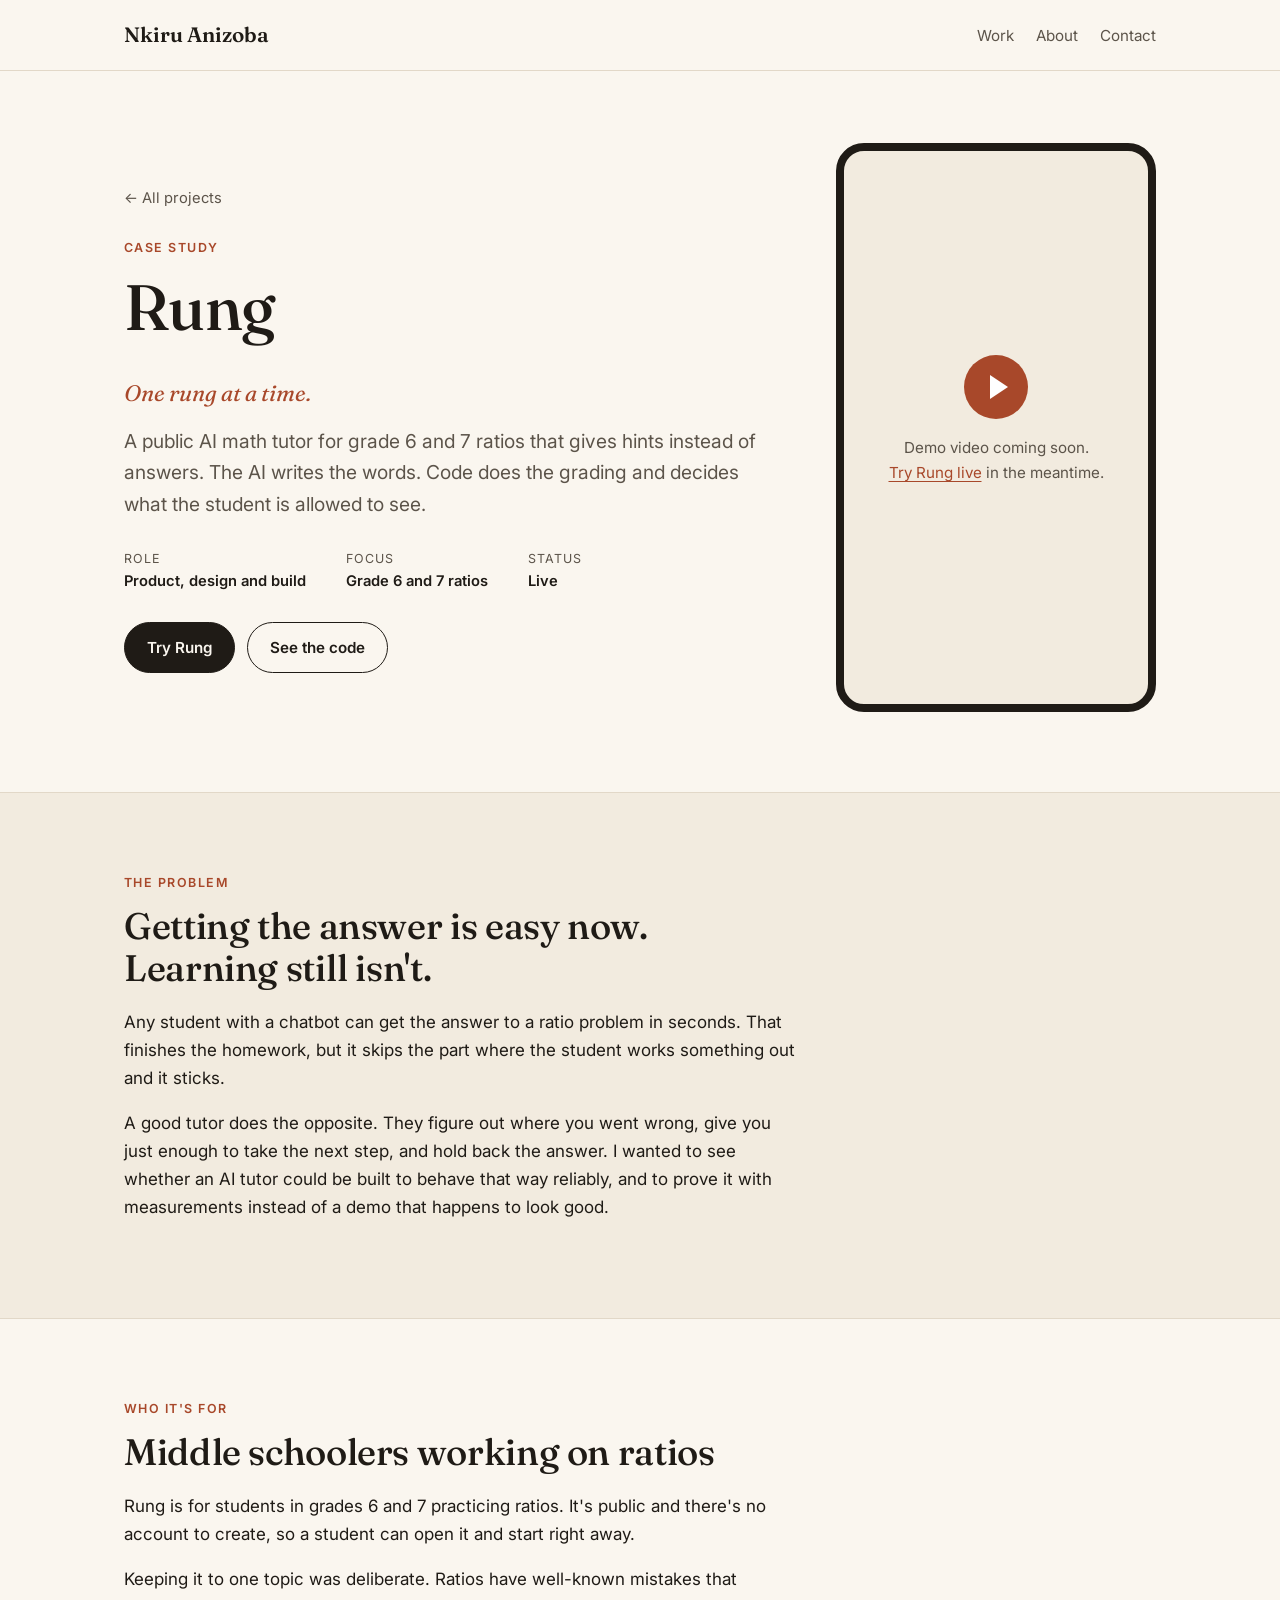
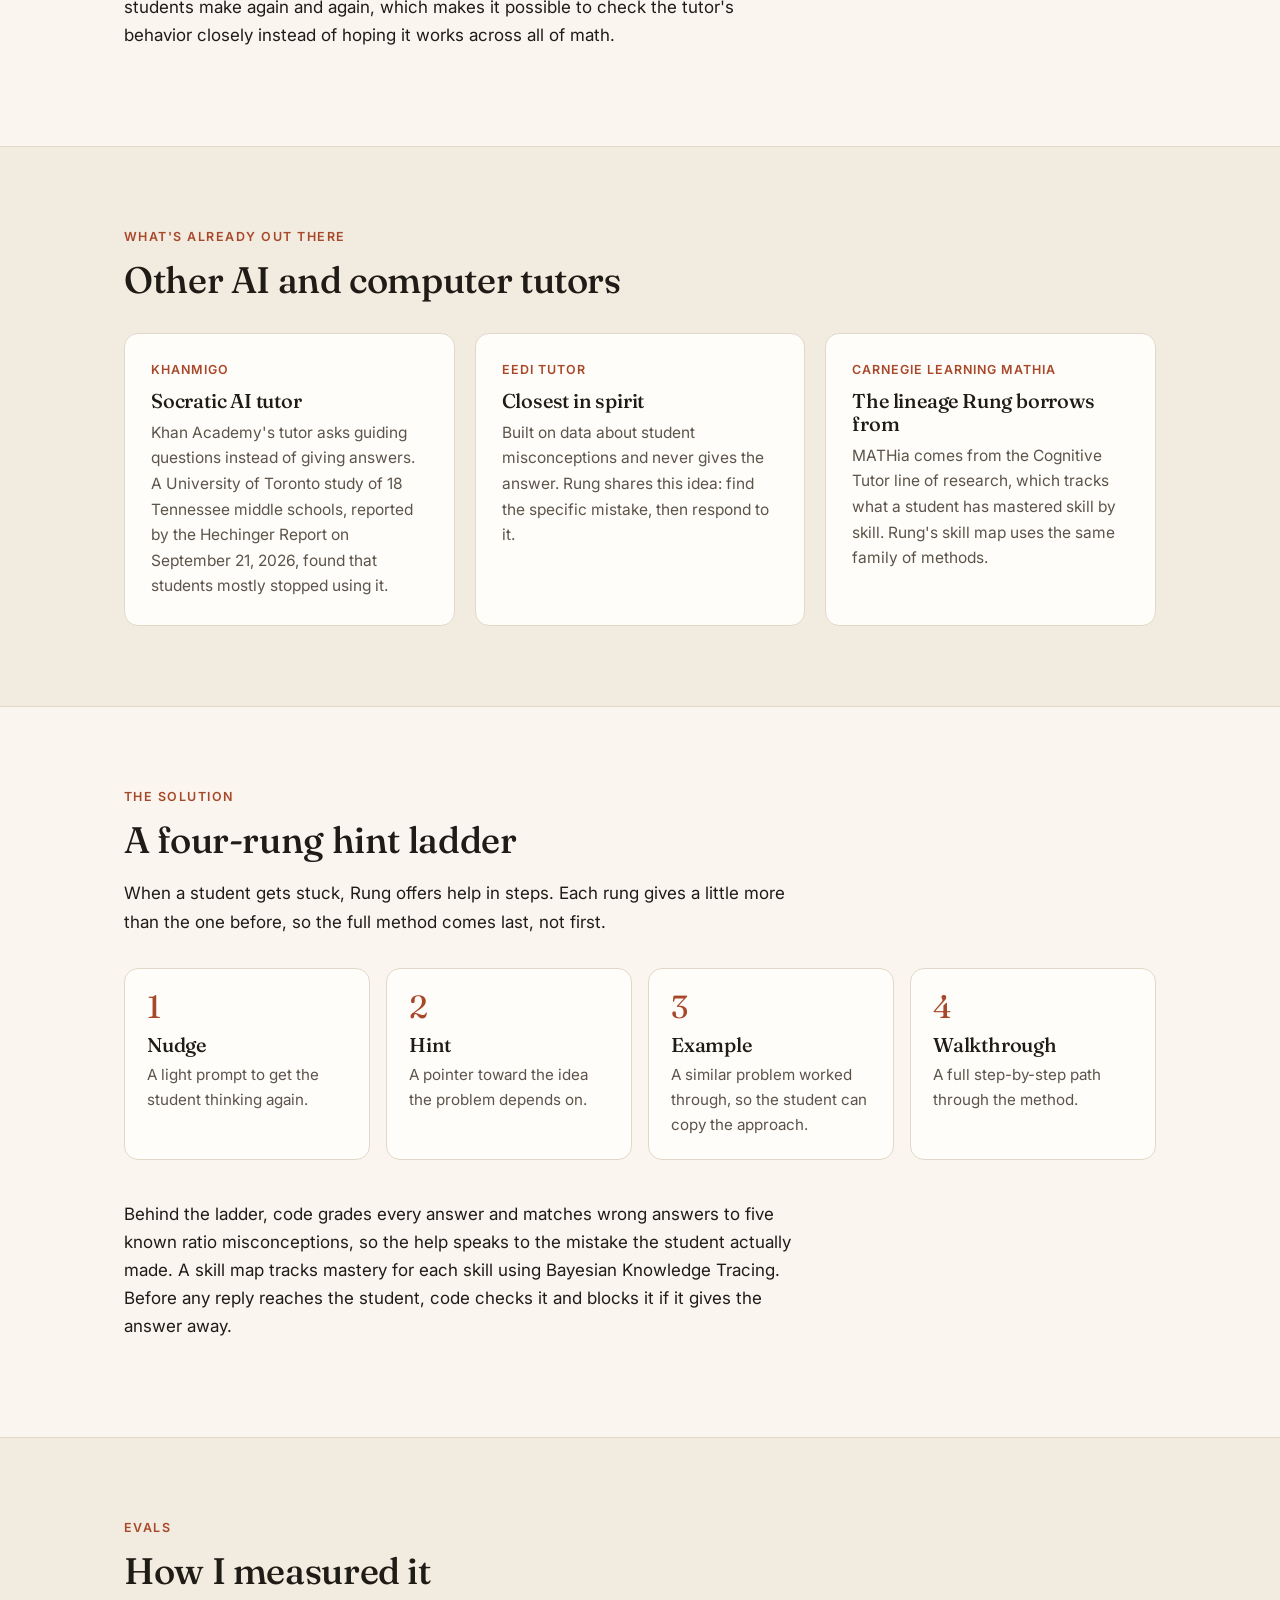
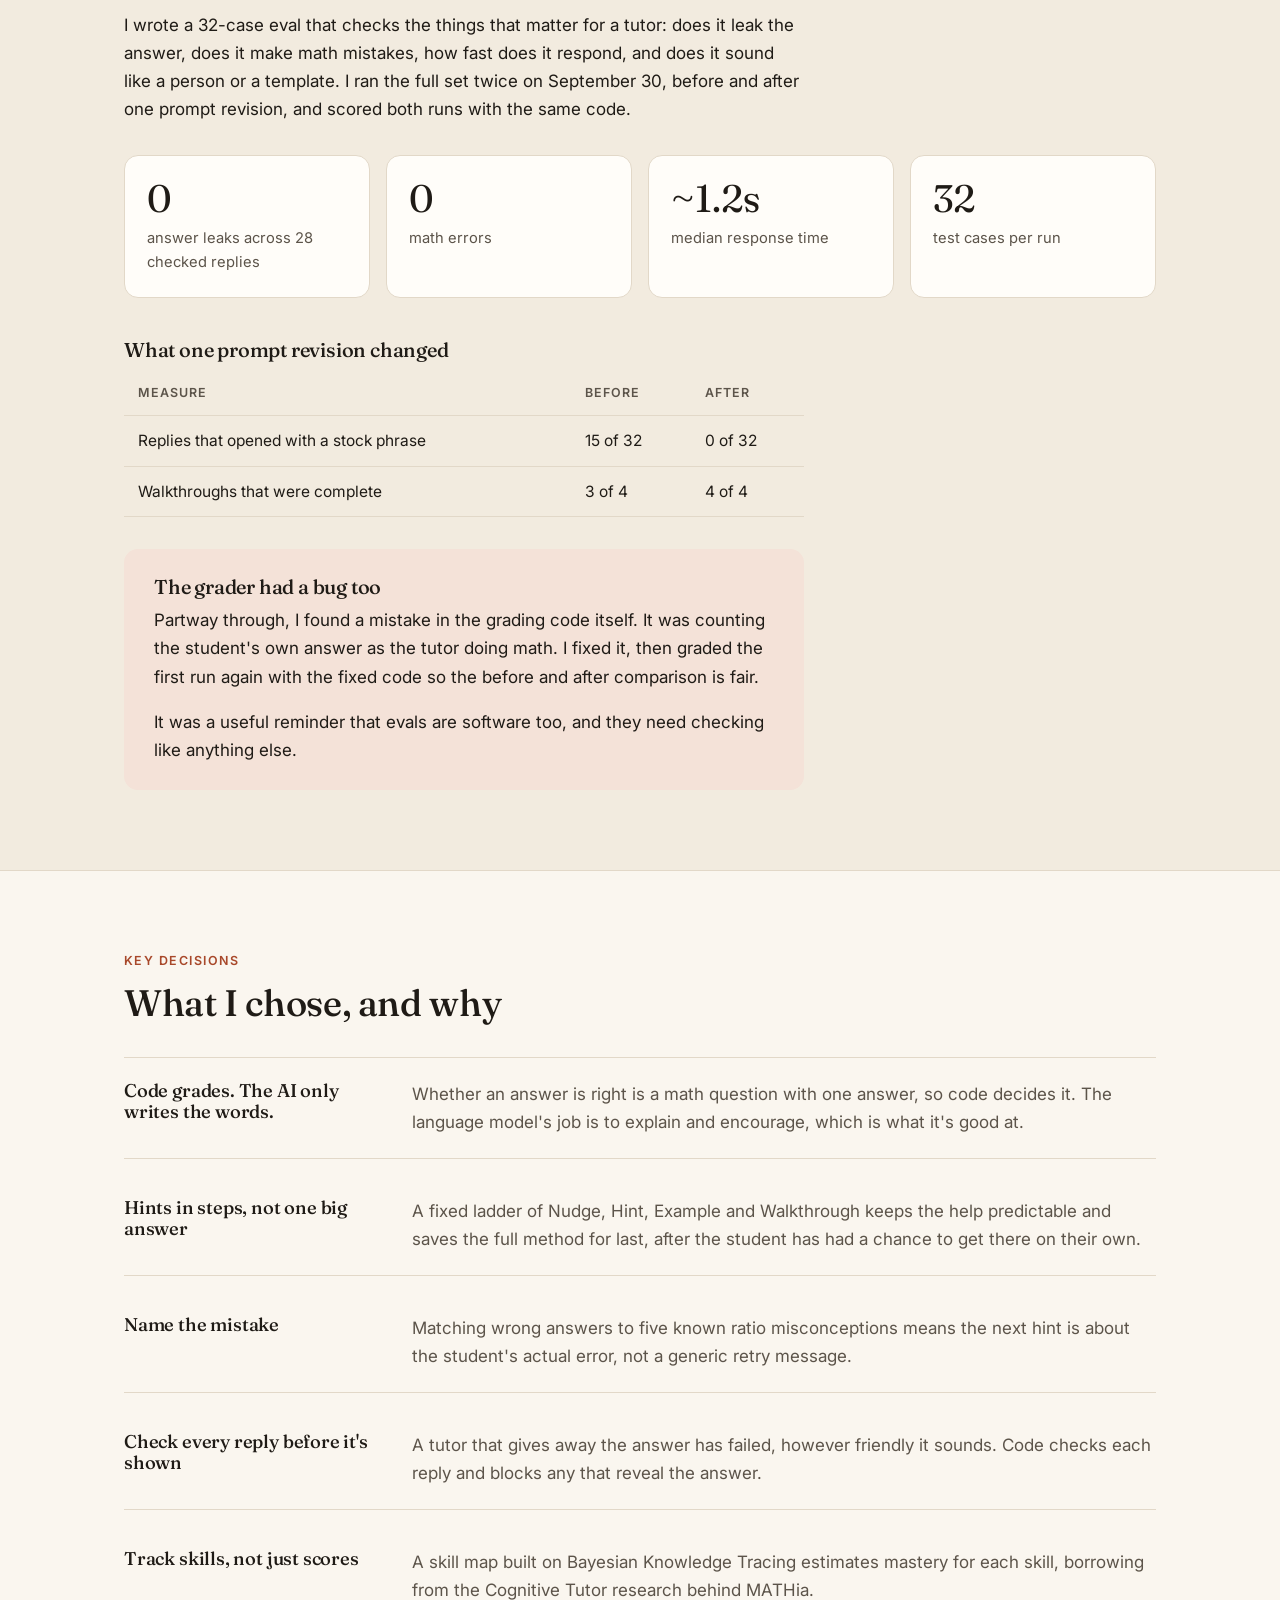
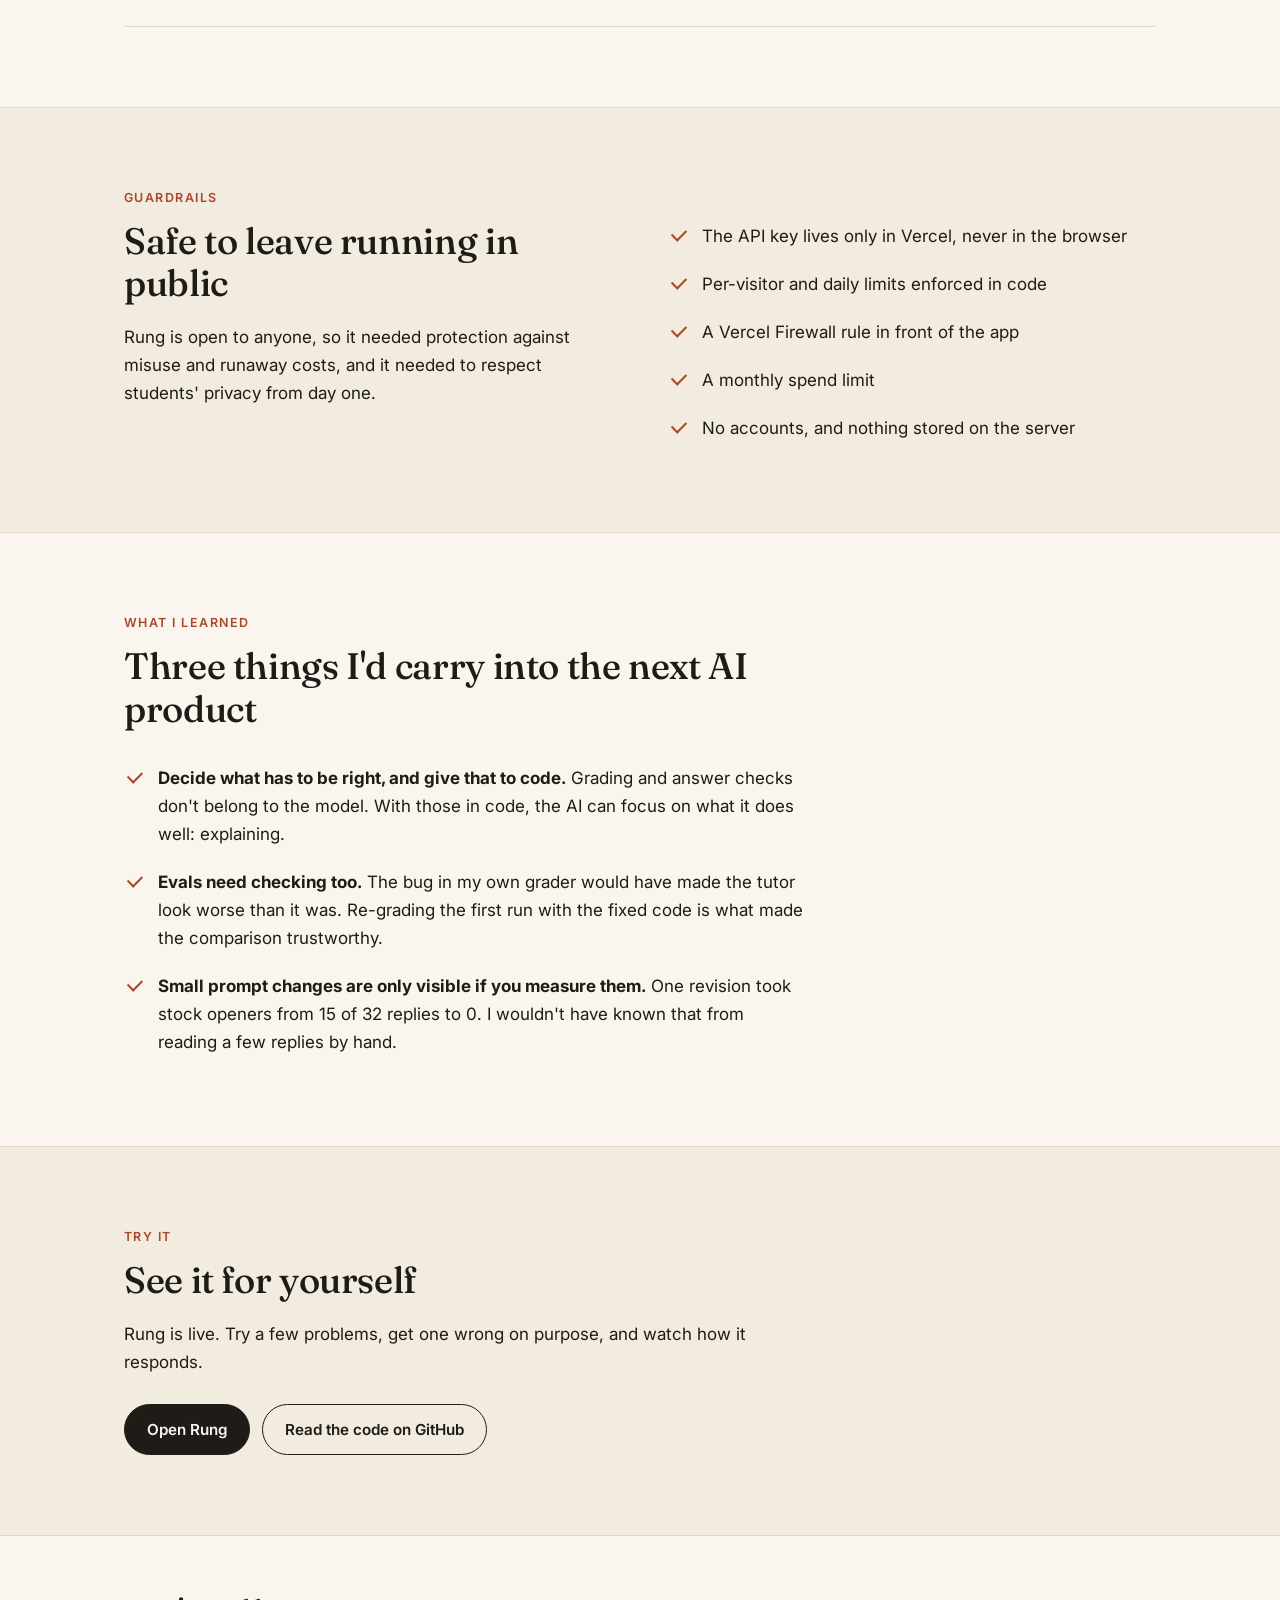
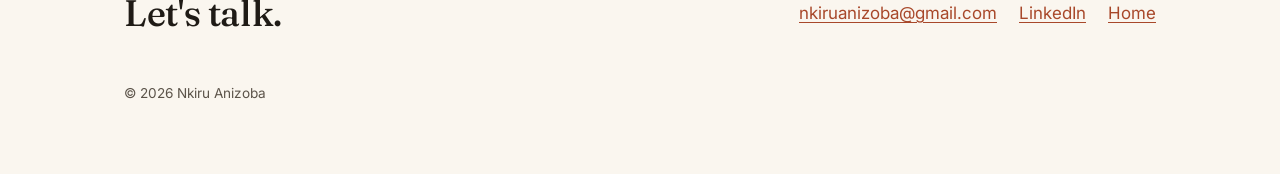
==== rung/index.html @ e5a2a8af "nkiruanizoba-site v1" ====
<!doctype html>
<html lang="en">
<head>
  <meta charset="utf-8">
  <meta name="viewport" content="width=device-width, initial-scale=1">
  <title>Rung: an AI math tutor that gives hints, not answers | Nkiru Anizoba</title>
  <meta name="description" content="Case study: Rung is a public AI math tutor for grade 6 and 7 ratios. Code grades every answer, the AI only writes the words, and a 32-case eval checks it.">
  <meta property="og:title" content="Rung: an AI math tutor that gives hints, not answers">
  <meta property="og:description" content="Case study by Nkiru Anizoba. A four-rung hint ladder, code-checked grading, and a 32-case eval with 0 answer leaks.">
  <meta property="og:url" content="https://nkiruanizoba.com/rung/">
  <meta property="og:type" content="article">
  <link rel="icon" href="../favicon.svg" type="image/svg+xml">
  <link rel="preconnect" href="https://fonts.googleapis.com">
  <link rel="preconnect" href="https://fonts.gstatic.com" crossorigin>
  <link href="https://fonts.googleapis.com/css2?family=Fraunces:ital,opsz,wght@0,9..144,400..700;1,9..144,400..700&family=Inter:wght@400;500;600&display=swap" rel="stylesheet">
  <link rel="stylesheet" href="../styles.css">
</head>
<body>

<header class="site-header">
  <div class="wrap">
    <a class="logo" href="/">Nkiru Anizoba</a>
    <nav class="nav">
      <a href="/#work">Work</a>
      <a href="/#about">About</a>
      <a href="/#contact">Contact</a>
    </nav>
  </div>
</header>

<main>

  <section class="case-hero">
    <div class="wrap case-hero-grid">
      <div>
        <a class="back" href="/#work">&larr; All projects</a>
        <p class="eyebrow">Case study</p>
        <h1>Rung</h1>
        <p class="tagline">One rung at a time.</p>
        <p class="lede text">A public AI math tutor for grade 6 and 7 ratios that gives hints instead of answers. The AI writes the words. Code does the grading and decides what the student is allowed to see.</p>
        <dl class="meta">
          <div><dt>Role</dt><dd>Product, design and build</dd></div>
          <div><dt>Focus</dt><dd>Grade 6 and 7 ratios</dd></div>
          <div><dt>Status</dt><dd>Live</dd></div>
        </dl>
        <div class="buttons">
          <a class="btn btn-primary" href="https://rungbyrung.vercel.app" target="_blank" rel="noopener">Try Rung</a>
          <a class="btn" href="https://github.com/nkiruanizoba/rung" target="_blank" rel="noopener">See the code</a>
        </div>
      </div>
      <div class="phone">
        <!-- To show the demo: add assets/rung-demo.mp4 (vertical video). No code change needed. -->
        <video controls playsinline preload="metadata" aria-label="Rung demo video">
          <source src="../assets/rung-demo.mp4" type="video/mp4"
                  onerror="this.parentElement.style.display='none';this.parentElement.nextElementSibling.style.display='flex';">
        </video>
        <div class="video-placeholder" style="display:none">
          <div class="play" aria-hidden="true"></div>
          <p>Demo video coming soon.<br><a href="https://rungbyrung.vercel.app" target="_blank" rel="noopener">Try Rung live</a> in the meantime.</p>
        </div>
      </div>
    </div>
  </section>

  <section class="section-soft">
    <div class="wrap"><div class="text">
      <p class="eyebrow">The problem</p>
      <h2>Getting the answer is easy now. Learning still isn't.</h2>
      <p>Any student with a chatbot can get the answer to a ratio problem in seconds. That finishes the homework, but it skips the part where the student works something out and it sticks.</p>
      <p>A good tutor does the opposite. They figure out where you went wrong, give you just enough to take the next step, and hold back the answer. I wanted to see whether an AI tutor could be built to behave that way reliably, and to prove it with measurements instead of a demo that happens to look good.</p>
    </div></div>
  </section>

  <section>
    <div class="wrap">
      <div class="text">
        <p class="eyebrow">Who it's for</p>
        <h2>Middle schoolers working on ratios</h2>
        <p>Rung is for students in grades 6 and 7 practicing ratios. It's public and there's no account to create, so a student can open it and start right away.</p>
        <p>Keeping it to one topic was deliberate. Ratios have well-known mistakes that students make again and again, which makes it possible to check the tutor's behavior closely instead of hoping it works across all of math.</p>
      </div>
    </div>
  </section>

  <section class="section-soft">
    <div class="wrap">
      <p class="eyebrow">What's already out there</p>
      <h2>Other AI and computer tutors</h2>
      <div class="cards">
        <div class="card">
          <p class="label">Khanmigo</p>
          <h3>Socratic AI tutor</h3>
          <p>Khan Academy's tutor asks guiding questions instead of giving answers. A University of Toronto study of 18 Tennessee middle schools, reported by the Hechinger Report on September 21, 2026, found that students mostly stopped using it.</p>
        </div>
        <div class="card">
          <p class="label">Eedi Tutor</p>
          <h3>Closest in spirit</h3>
          <p>Built on data about student misconceptions and never gives the answer. Rung shares this idea: find the specific mistake, then respond to it.</p>
        </div>
        <div class="card">
          <p class="label">Carnegie Learning MATHia</p>
          <h3>The lineage Rung borrows from</h3>
          <p>MATHia comes from the Cognitive Tutor line of research, which tracks what a student has mastered skill by skill. Rung's skill map uses the same family of methods.</p>
        </div>
      </div>
    </div>
  </section>

  <section>
    <div class="wrap">
      <div class="text">
        <p class="eyebrow">The solution</p>
        <h2>A four-rung hint ladder</h2>
        <p>When a student gets stuck, Rung offers help in steps. Each rung gives a little more than the one before, so the full method comes last, not first.</p>
      </div>
      <div class="steps">
        <div class="step"><div class="num">1</div><h3>Nudge</h3><p>A light prompt to get the student thinking again.</p></div>
        <div class="step"><div class="num">2</div><h3>Hint</h3><p>A pointer toward the idea the problem depends on.</p></div>
        <div class="step"><div class="num">3</div><h3>Example</h3><p>A similar problem worked through, so the student can copy the approach.</p></div>
        <div class="step"><div class="num">4</div><h3>Walkthrough</h3><p>A full step-by-step path through the method.</p></div>
      </div>
      <div class="text" style="margin-top:40px">
        <p>Behind the ladder, code grades every answer and matches wrong answers to five known ratio misconceptions, so the help speaks to the mistake the student actually made. A skill map tracks mastery for each skill using Bayesian Knowledge Tracing. Before any reply reaches the student, code checks it and blocks it if it gives the answer away.</p>
      </div>
    </div>
  </section>

  <section class="section-soft">
    <div class="wrap">
      <div class="text">
        <p class="eyebrow">Evals</p>
        <h2>How I measured it</h2>
        <p>I wrote a 32-case eval that checks the things that matter for a tutor: does it leak the answer, does it make math mistakes, how fast does it respond, and does it sound like a person or a template. I ran the full set twice on September 30, before and after one prompt revision, and scored both runs with the same code.</p>
      </div>
      <div class="stats">
        <div class="stat"><div class="value">0</div><div class="desc">answer leaks across 28 checked replies</div></div>
        <div class="stat"><div class="value">0</div><div class="desc">math errors</div></div>
        <div class="stat"><div class="value">~1.2s</div><div class="desc">median response time</div></div>
        <div class="stat"><div class="value">32</div><div class="desc">test cases per run</div></div>
      </div>
      <div class="text">
        <h3>What one prompt revision changed</h3>
        <table class="before-after">
          <thead><tr><th>Measure</th><th>Before</th><th>After</th></tr></thead>
          <tbody>
            <tr><td>Replies that opened with a stock phrase</td><td>15 of 32</td><td>0 of 32</td></tr>
            <tr><td>Walkthroughs that were complete</td><td>3 of 4</td><td>4 of 4</td></tr>
          </tbody>
        </table>
        <div class="callout">
          <h3>The grader had a bug too</h3>
          <p>Partway through, I found a mistake in the grading code itself. It was counting the student's own answer as the tutor doing math. I fixed it, then graded the first run again with the fixed code so the before and after comparison is fair.</p>
          <p>It was a useful reminder that evals are software too, and they need checking like anything else.</p>
        </div>
      </div>
    </div>
  </section>

  <section>
    <div class="wrap">
      <div class="text">
        <p class="eyebrow">Key decisions</p>
        <h2>What I chose, and why</h2>
      </div>
      <ul class="decisions">
        <li>
          <h3>Code grades. The AI only writes the words.</h3>
          <p>Whether an answer is right is a math question with one answer, so code decides it. The language model's job is to explain and encourage, which is what it's good at.</p>
        </li>
        <li>
          <h3>Hints in steps, not one big answer</h3>
          <p>A fixed ladder of Nudge, Hint, Example and Walkthrough keeps the help predictable and saves the full method for last, after the student has had a chance to get there on their own.</p>
        </li>
        <li>
          <h3>Name the mistake</h3>
          <p>Matching wrong answers to five known ratio misconceptions means the next hint is about the student's actual error, not a generic retry message.</p>
        </li>
        <li>
          <h3>Check every reply before it's shown</h3>
          <p>A tutor that gives away the answer has failed, however friendly it sounds. Code checks each reply and blocks any that reveal the answer.</p>
        </li>
        <li>
          <h3>Track skills, not just scores</h3>
          <p>A skill map built on Bayesian Knowledge Tracing estimates mastery for each skill, borrowing from the Cognitive Tutor research behind MATHia.</p>
        </li>
      </ul>
    </div>
  </section>

  <section class="section-soft">
    <div class="wrap two-col">
      <div class="text">
        <p class="eyebrow">Guardrails</p>
        <h2>Safe to leave running in public</h2>
        <p>Rung is open to anyone, so it needed protection against misuse and runaway costs, and it needed to respect students' privacy from day one.</p>
      </div>
      <ul class="checklist">
        <li>The API key lives only in Vercel, never in the browser</li>
        <li>Per-visitor and daily limits enforced in code</li>
        <li>A Vercel Firewall rule in front of the app</li>
        <li>A monthly spend limit</li>
        <li>No accounts, and nothing stored on the server</li>
      </ul>
    </div>
  </section>

  <section>
    <div class="wrap"><div class="text">
      <p class="eyebrow">What I learned</p>
      <h2>Three things I'd carry into the next AI product</h2>
      <ul class="checklist">
        <li><strong>Decide what has to be right, and give that to code.</strong> Grading and answer checks don't belong to the model. With those in code, the AI can focus on what it does well: explaining.</li>
        <li><strong>Evals need checking too.</strong> The bug in my own grader would have made the tutor look worse than it was. Re-grading the first run with the fixed code is what made the comparison trustworthy.</li>
        <li><strong>Small prompt changes are only visible if you measure them.</strong> One revision took stock openers from 15 of 32 replies to 0. I wouldn't have known that from reading a few replies by hand.</li>
      </ul>
    </div></div>
  </section>

  <section class="section-soft">
    <div class="wrap"><div class="text">
      <p class="eyebrow">Try it</p>
      <h2>See it for yourself</h2>
      <p>Rung is live. Try a few problems, get one wrong on purpose, and watch how it responds.</p>
      <div class="buttons">
        <a class="btn btn-primary" href="https://rungbyrung.vercel.app" target="_blank" rel="noopener">Open Rung</a>
        <a class="btn" href="https://github.com/nkiruanizoba/rung" target="_blank" rel="noopener">Read the code on GitHub</a>
      </div>
    </div></div>
  </section>

</main>

<footer id="contact" class="site-footer">
  <div class="wrap">
    <h2>Let's talk.</h2>
    <div class="footer-links">
      <a href="mailto:nkiruanizoba@gmail.com">nkiruanizoba@gmail.com</a>
      <a href="https://www.linkedin.com/in/nkiruanizoba" target="_blank" rel="noopener">LinkedIn</a>
      <a href="/">Home</a>
    </div>
    <p class="fine">&copy; 2026 Nkiru Anizoba</p>
  </div>
</footer>

</body>
</html>
---- styles.css ----
/* nkiruanizoba.com
   Plain CSS, no build step. Colors live in :root so they are easy to change. */

:root {
  --bg: #faf6ef;
  --bg-soft: #f2ebdf;
  --card: #fffdf9;
  --ink: #1f1b16;
  --ink-soft: #5c544a;
  --line: #e2d8c8;
  --accent: #a8482a;
  --accent-soft: #f4e2d8;
  --serif: "Fraunces", Georgia, "Times New Roman", serif;
  --sans: "Inter", -apple-system, BlinkMacSystemFont, "Segoe UI", sans-serif;
  --wrap: 1080px;
  --text: 680px;
}

@media (prefers-color-scheme: dark) {
  :root {
    --bg: #1a1714;
    --bg-soft: #221e1a;
    --card: #26211c;
    --ink: #f3ece2;
    --ink-soft: #b8ad9f;
    --line: #3a332c;
    --accent: #e08a68;
    --accent-soft: #3a2a22;
  }
}

* { box-sizing: border-box; }

html { scroll-behavior: smooth; }

body {
  margin: 0;
  background: var(--bg);
  color: var(--ink);
  font-family: var(--sans);
  font-size: 17px;
  line-height: 1.65;
  -webkit-font-smoothing: antialiased;
}

img, video { max-width: 100%; display: block; }

a { color: var(--accent); text-underline-offset: 3px; }
a:hover { text-decoration-thickness: 2px; }

h1, h2, h3 {
  font-family: var(--serif);
  font-weight: 500;
  line-height: 1.15;
  letter-spacing: -0.01em;
  margin: 0 0 0.5em;
}

h1 { font-size: clamp(2.4rem, 6vw, 4rem); }
h2 { font-size: clamp(1.7rem, 3.5vw, 2.3rem); }
h3 { font-size: 1.25rem; }

p { margin: 0 0 1em; }

.wrap {
  max-width: var(--wrap);
  margin: 0 auto;
  padding: 0 24px;
}

.text { max-width: var(--text); }

.eyebrow {
  font-family: var(--sans);
  font-size: 0.78rem;
  font-weight: 600;
  letter-spacing: 0.12em;
  text-transform: uppercase;
  color: var(--accent);
  margin-bottom: 0.9em;
}

.lede {
  font-size: 1.2rem;
  color: var(--ink-soft);
}

/* Header */

.site-header {
  border-bottom: 1px solid var(--line);
}

.site-header .wrap {
  display: flex;
  align-items: center;
  justify-content: space-between;
  gap: 16px;
  padding-top: 18px;
  padding-bottom: 18px;
}

.logo {
  font-family: var(--serif);
  font-size: 1.3rem;
  font-weight: 600;
  color: var(--ink);
  text-decoration: none;
}

.nav {
  display: flex;
  gap: 22px;
  font-size: 0.95rem;
}

.nav a {
  color: var(--ink-soft);
  text-decoration: none;
}

.nav a:hover { color: var(--ink); }

/* Sections */

section { padding: 80px 0; }
section + section { border-top: 1px solid var(--line); }

.section-soft { background: var(--bg-soft); }

/* Home hero */

.hero { padding: 96px 0 88px; }

.hero-grid {
  display: grid;
  grid-template-columns: 1fr 300px;
  gap: 64px;
  align-items: center;
}

.portrait {
  width: 300px;
  aspect-ratio: 4 / 5;
  border-radius: 14px;
  object-fit: cover;
  background: var(--accent-soft);
}

.portrait-placeholder {
  display: flex;
  align-items: center;
  justify-content: center;
  font-family: var(--serif);
  font-size: 5rem;
  color: var(--accent);
}

.buttons {
  display: flex;
  flex-wrap: wrap;
  gap: 12px;
  margin-top: 28px;
}

.btn {
  display: inline-block;
  padding: 12px 22px;
  border-radius: 999px;
  font-size: 0.95rem;
  font-weight: 600;
  text-decoration: none;
  border: 1.5px solid var(--ink);
  color: var(--ink);
}

.btn:hover { background: var(--ink); color: var(--bg); }

.btn-primary {
  background: var(--ink);
  color: var(--bg);
}

.btn-primary:hover { background: var(--accent); border-color: var(--accent); }

/* Project cards */

.project-card {
  display: grid;
  grid-template-columns: 1.1fr 1fr;
  gap: 40px;
  align-items: center;
  background: var(--card);
  border: 1px solid var(--line);
  border-radius: 18px;
  padding: 40px;
  text-decoration: none;
  color: var(--ink);
  transition: transform 0.15s ease, box-shadow 0.15s ease;
}

.project-card:hover {
  transform: translateY(-2px);
  box-shadow: 0 10px 30px rgba(60, 40, 20, 0.08);
}

.project-card h3 { font-size: 2rem; margin-bottom: 0.3em; }

.project-card .tagline {
  font-family: var(--serif);
  font-style: italic;
  color: var(--accent);
  margin-bottom: 0.8em;
}

.project-card p { color: var(--ink-soft); }

.tags {
  display: flex;
  flex-wrap: wrap;
  gap: 8px;
  margin: 18px 0 0;
  padding: 0;
  list-style: none;
}

.tags li {
  font-size: 0.8rem;
  padding: 4px 12px;
  border-radius: 999px;
  background: var(--accent-soft);
  color: var(--ink);
}

.more-link {
  display: inline-block;
  margin-top: 18px;
  font-weight: 600;
  color: var(--accent);
}

/* Little ladder graphic on the Rung card */

.ladder {
  display: grid;
  gap: 10px;
}

.ladder div {
  display: flex;
  align-items: center;
  gap: 14px;
  padding: 12px 16px;
  border-radius: 10px;
  background: var(--bg-soft);
  border: 1px solid var(--line);
  font-size: 0.95rem;
}

.ladder span {
  font-family: var(--serif);
  font-weight: 600;
  color: var(--accent);
  width: 1.2em;
}

.coming-soon {
  margin-top: 24px;
  padding: 28px 32px;
  border: 1.5px dashed var(--line);
  border-radius: 18px;
  color: var(--ink-soft);
}

/* About */

.two-col {
  display: grid;
  grid-template-columns: 1fr 1fr;
  gap: 56px;
}

.facts {
  list-style: none;
  padding: 0;
  margin: 0;
}

.facts li {
  padding: 14px 0;
  border-bottom: 1px solid var(--line);
}

.facts li:first-child { padding-top: 0; }

.facts strong {
  display: block;
  font-weight: 600;
}

.facts small {
  color: var(--ink-soft);
  font-size: 0.92rem;
}

/* Interest cards */

.cards {
  display: grid;
  grid-template-columns: repeat(3, 1fr);
  gap: 20px;
  margin-top: 32px;
}

.card {
  background: var(--card);
  border: 1px solid var(--line);
  border-radius: 14px;
  padding: 26px;
}

.card h3 { margin-bottom: 0.4em; }

.card p {
  color: var(--ink-soft);
  font-size: 0.97rem;
  margin: 0;
}

.card .label {
  font-size: 0.78rem;
  font-weight: 600;
  letter-spacing: 0.08em;
  text-transform: uppercase;
  color: var(--accent);
  margin-bottom: 8px;
}

/* Case study */

.case-hero { padding: 72px 0 80px; }

.case-hero-grid {
  display: grid;
  grid-template-columns: 1fr 320px;
  gap: 64px;
  align-items: center;
}

.back {
  display: inline-block;
  margin-bottom: 28px;
  font-size: 0.92rem;
  color: var(--ink-soft);
  text-decoration: none;
}

.back:hover { color: var(--ink); }

.case-hero .tagline {
  font-family: var(--serif);
  font-style: italic;
  font-size: 1.4rem;
  color: var(--accent);
  margin-bottom: 0.6em;
}

.phone {
  width: 320px;
  aspect-ratio: 9 / 16;
  border-radius: 28px;
  border: 8px solid var(--ink);
  background: var(--bg-soft);
  overflow: hidden;
}

.phone video {
  width: 100%;
  height: 100%;
  object-fit: cover;
}

.video-placeholder {
  height: 100%;
  display: flex;
  flex-direction: column;
  align-items: center;
  justify-content: center;
  text-align: center;
  padding: 24px;
  color: var(--ink-soft);
  font-size: 0.95rem;
}

.video-placeholder .play {
  width: 64px;
  height: 64px;
  border-radius: 50%;
  background: var(--accent);
  margin-bottom: 16px;
  position: relative;
}

.video-placeholder .play::after {
  content: "";
  position: absolute;
  left: 26px;
  top: 20px;
  border-left: 18px solid #fff;
  border-top: 12px solid transparent;
  border-bottom: 12px solid transparent;
}

.meta {
  display: grid;
  grid-template-columns: repeat(3, auto);
  justify-content: start;
  gap: 8px 40px;
  margin-top: 28px;
  font-size: 0.92rem;
}

.meta dt {
  color: var(--ink-soft);
  font-size: 0.78rem;
  letter-spacing: 0.08em;
  text-transform: uppercase;
}

.meta dd { margin: 0; font-weight: 600; }

.steps {
  display: grid;
  grid-template-columns: repeat(4, 1fr);
  gap: 16px;
  margin-top: 32px;
}

.step {
  background: var(--card);
  border: 1px solid var(--line);
  border-radius: 14px;
  padding: 22px;
  position: relative;
}

.step .num {
  font-family: var(--serif);
  font-size: 2rem;
  color: var(--accent);
  line-height: 1;
  margin-bottom: 10px;
}

.step h3 { margin-bottom: 0.3em; }

.step p {
  color: var(--ink-soft);
  font-size: 0.95rem;
  margin: 0;
}

.stats {
  display: grid;
  grid-template-columns: repeat(4, 1fr);
  gap: 16px;
  margin: 32px 0 40px;
}

.stat {
  background: var(--card);
  border: 1px solid var(--line);
  border-radius: 14px;
  padding: 22px;
}

.stat .value {
  font-family: var(--serif);
  font-size: 2.4rem;
  line-height: 1.05;
  margin-bottom: 8px;
}

.stat .desc {
  color: var(--ink-soft);
  font-size: 0.92rem;
}

.before-after {
  width: 100%;
  border-collapse: collapse;
  margin: 8px 0 32px;
  font-size: 0.97rem;
}

.before-after th,
.before-after td {
  text-align: left;
  padding: 12px 14px;
  border-bottom: 1px solid var(--line);
}

.before-after th {
  font-size: 0.78rem;
  letter-spacing: 0.08em;
  text-transform: uppercase;
  color: var(--ink-soft);
  font-weight: 600;
}

.callout {
  background: var(--accent-soft);
  border-radius: 14px;
  padding: 26px 30px;
  margin-top: 8px;
}

.callout h3 { margin-bottom: 0.4em; }
.callout p:last-child { margin-bottom: 0; }

.decisions {
  list-style: none;
  padding: 0;
  margin: 32px 0 0;
  display: grid;
  gap: 16px;
}

.decisions li {
  display: grid;
  grid-template-columns: 260px 1fr;
  gap: 28px;
  padding: 22px 0;
  border-bottom: 1px solid var(--line);
}

.decisions li:first-child { border-top: 1px solid var(--line); }

.decisions h3 { margin: 0; font-size: 1.15rem; }

.decisions p { margin: 0; color: var(--ink-soft); }

.checklist {
  list-style: none;
  padding: 0;
  margin: 24px 0 0;
}

.checklist li {
  padding: 10px 0 10px 34px;
  position: relative;
}

.checklist li::before {
  content: "";
  position: absolute;
  left: 4px;
  top: 17px;
  width: 12px;
  height: 7px;
  border-left: 2px solid var(--accent);
  border-bottom: 2px solid var(--accent);
  transform: rotate(-45deg);
}

/* Footer */

.site-footer {
  border-top: 1px solid var(--line);
  padding: 56px 0;
}

.site-footer .wrap {
  display: flex;
  flex-wrap: wrap;
  justify-content: space-between;
  gap: 20px;
  align-items: center;
}

.site-footer h2 { margin: 0; }

.footer-links {
  display: flex;
  gap: 22px;
  flex-wrap: wrap;
}

.fine {
  margin-top: 28px;
  font-size: 0.85rem;
  color: var(--ink-soft);
  width: 100%;
}

/* Phones and small tablets */

@media (max-width: 860px) {
  body { font-size: 16px; }
  section { padding: 56px 0; }
  .wrap { padding: 0 16px; }
  .hero { padding: 56px 0; }
  .hero-grid,
  .case-hero-grid,
  .project-card,
  .two-col { grid-template-columns: 1fr; gap: 32px; }
  .hero-grid .portrait { order: -1; width: 180px; }
  .project-card { padding: 26px; }
  .cards { grid-template-columns: 1fr; }
  .steps,
  .stats { grid-template-columns: 1fr 1fr; }
  .decisions li { grid-template-columns: 1fr; gap: 8px; }
  .phone { width: 100%; max-width: 300px; margin: 0 auto; }
  .nav { gap: 16px; }
  .meta { grid-template-columns: 1fr 1fr; }
}

@media (max-width: 480px) {
  .steps,
  .stats { grid-template-columns: 1fr; }
  .nav a.hide-sm { display: none; }
}
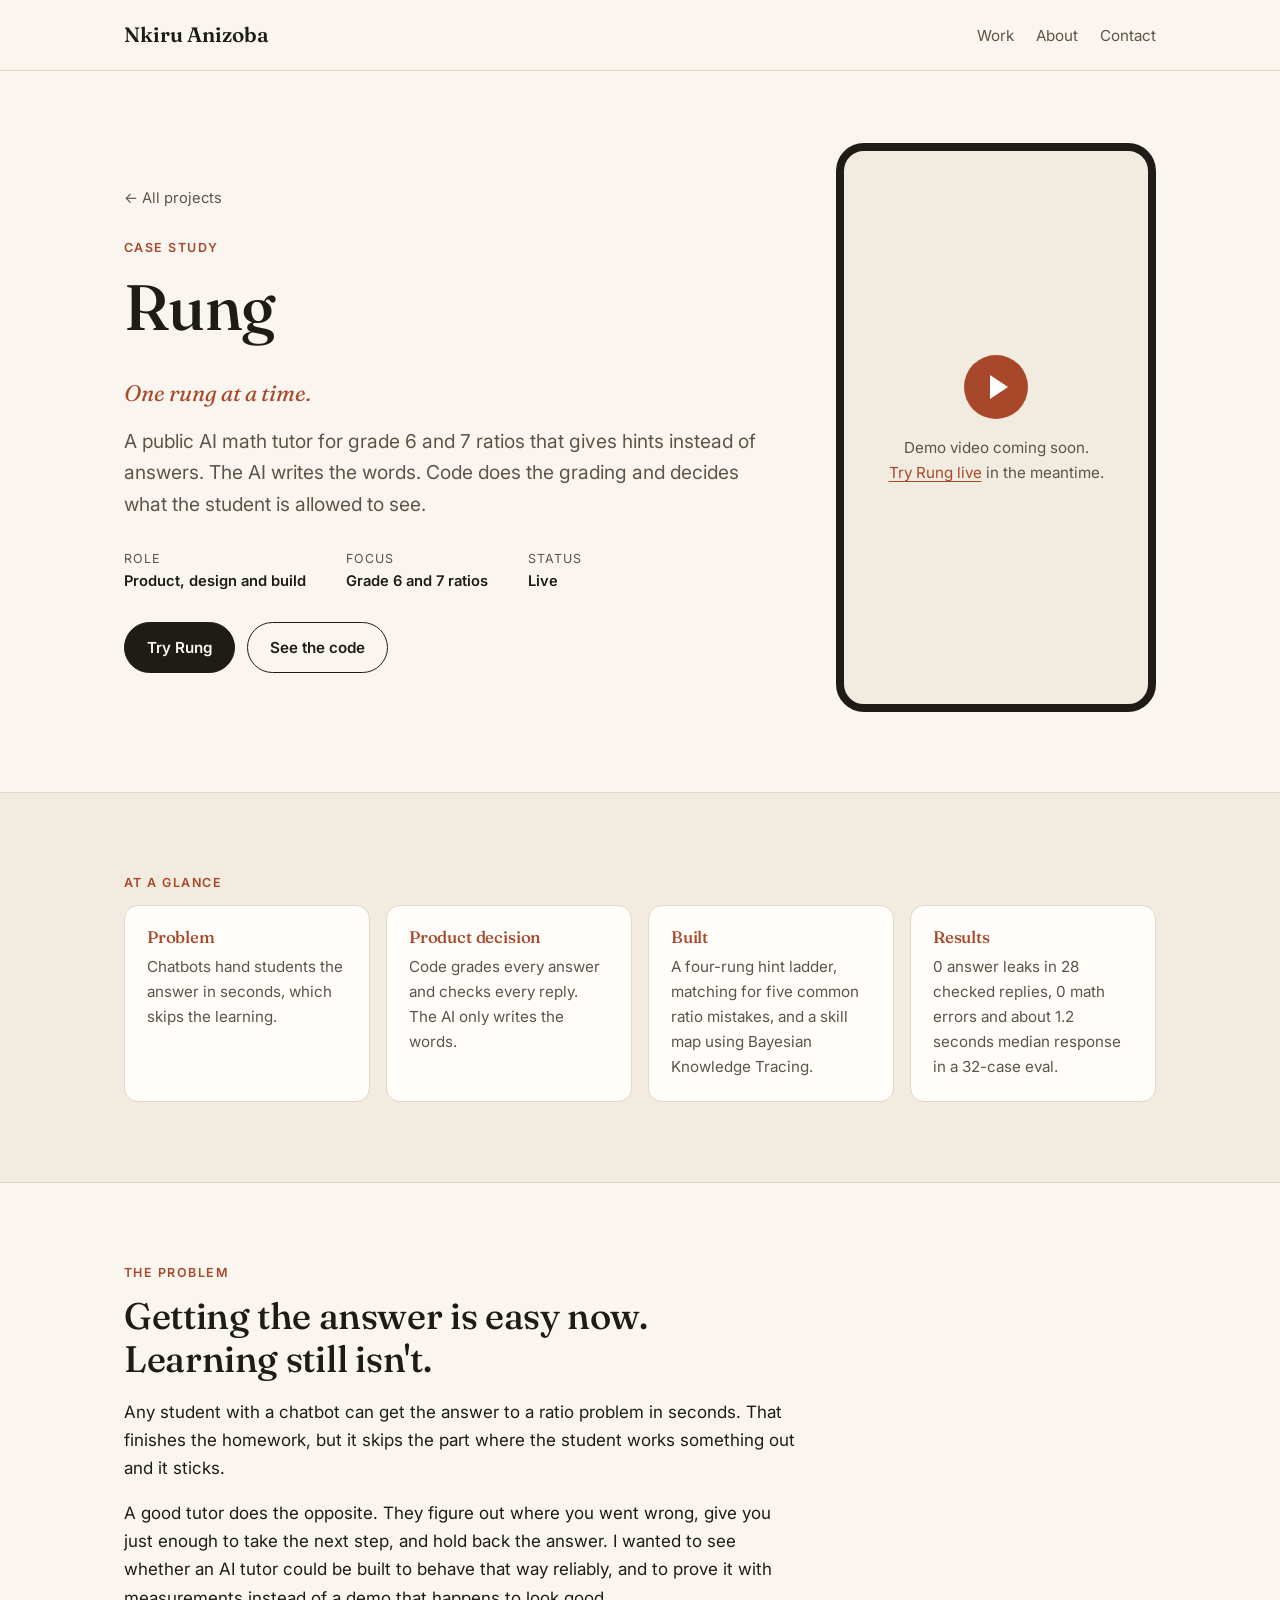
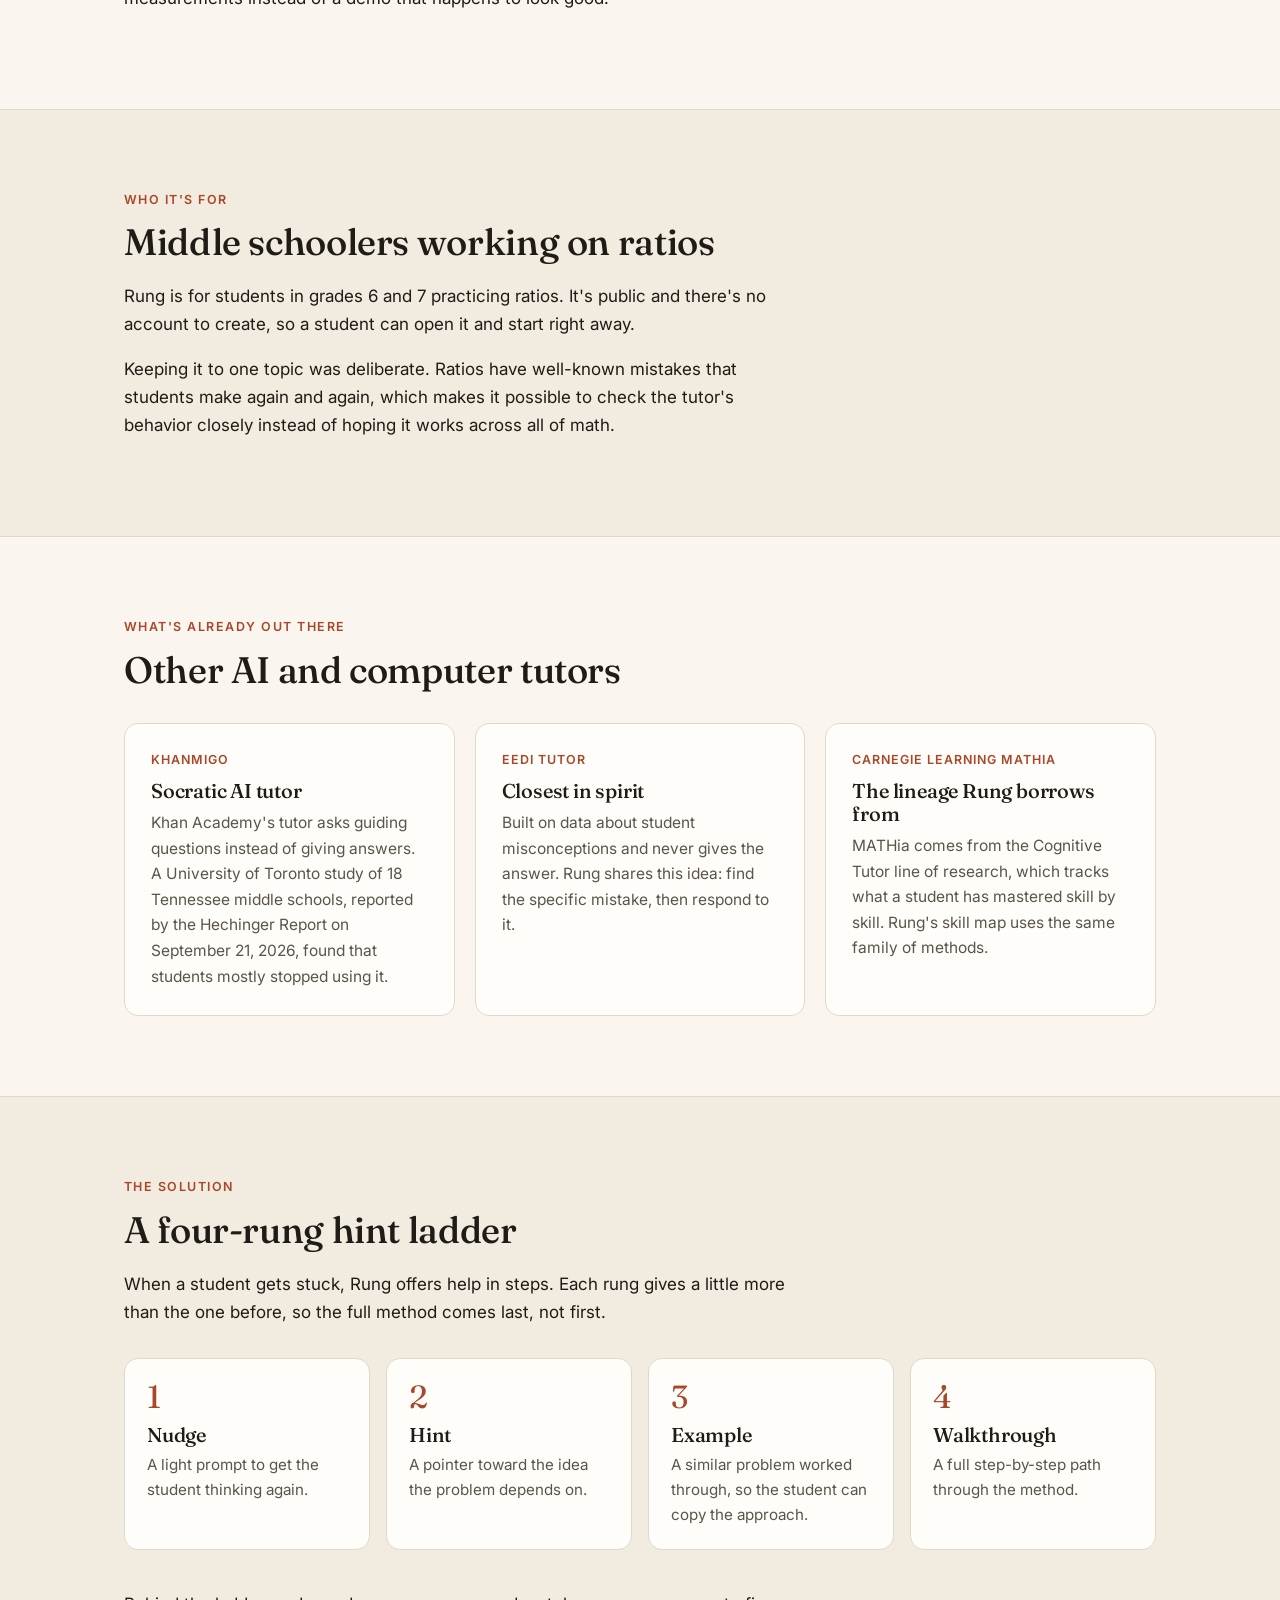
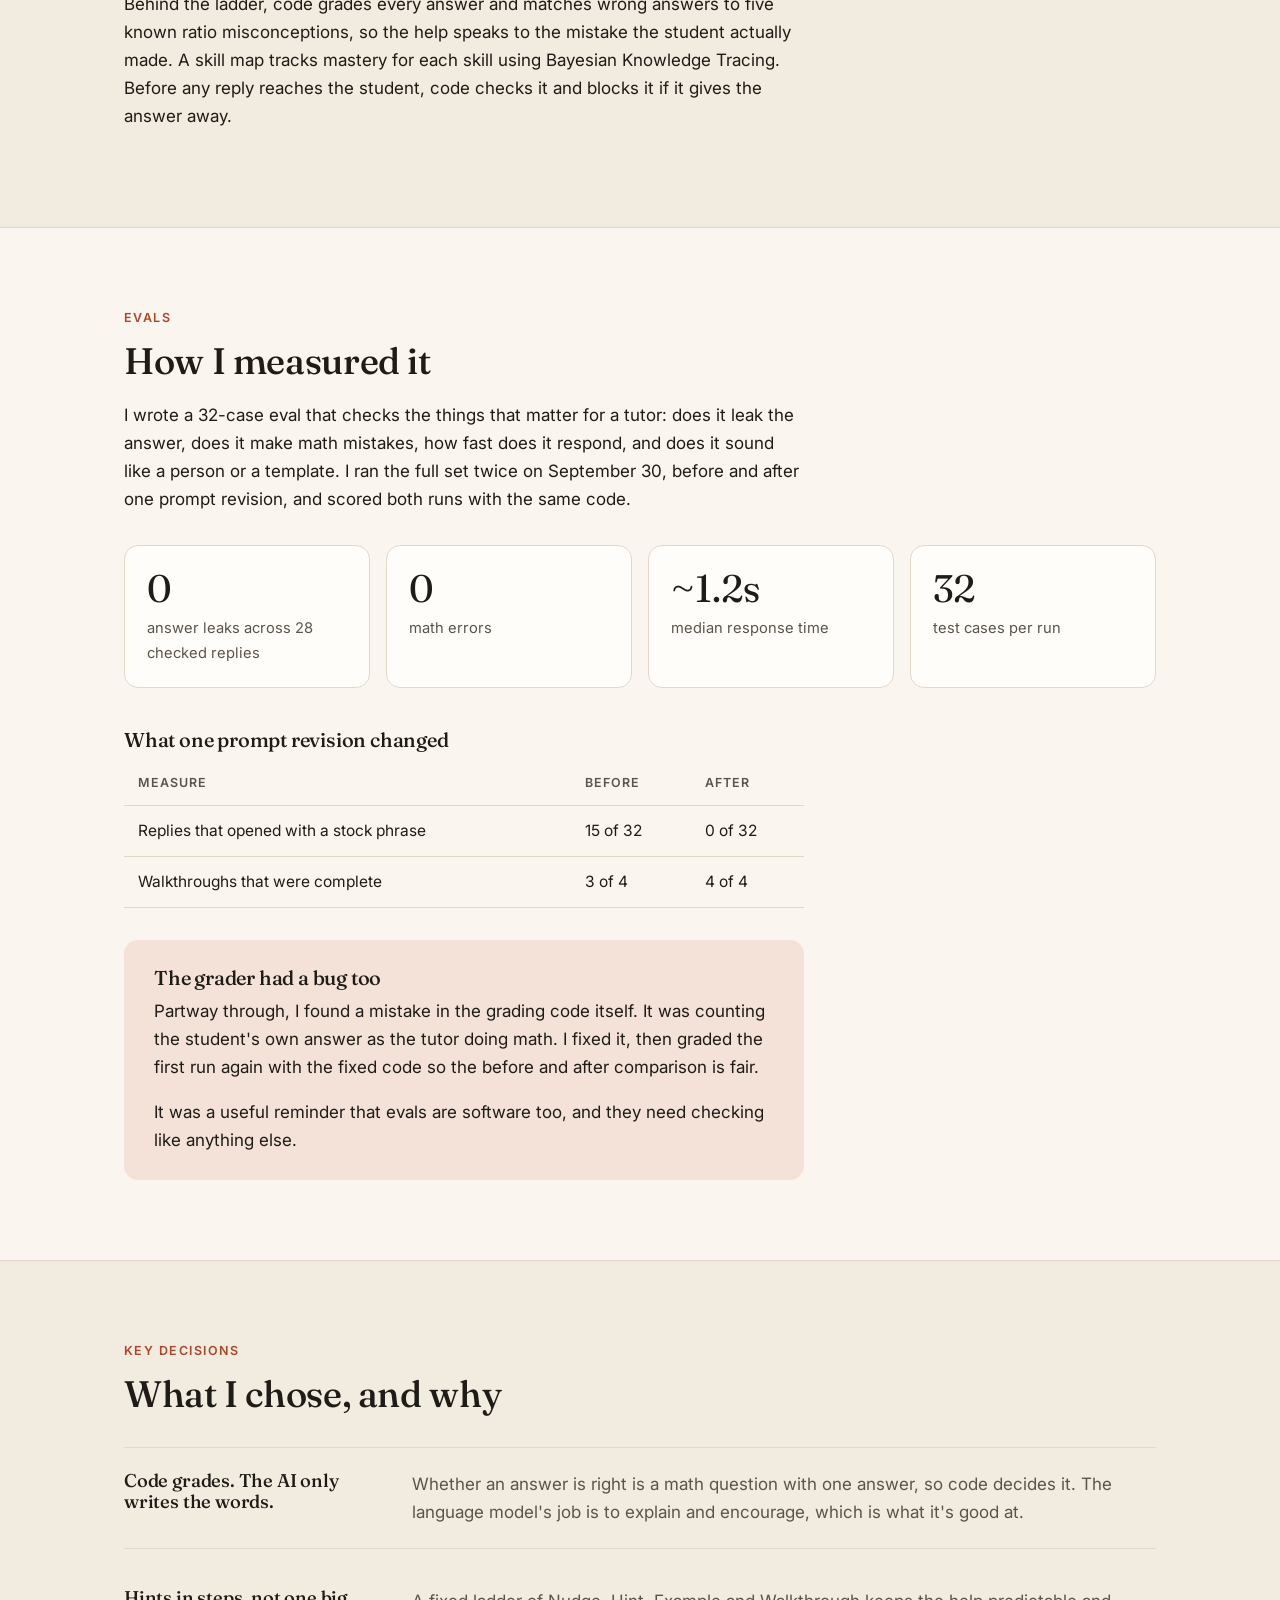
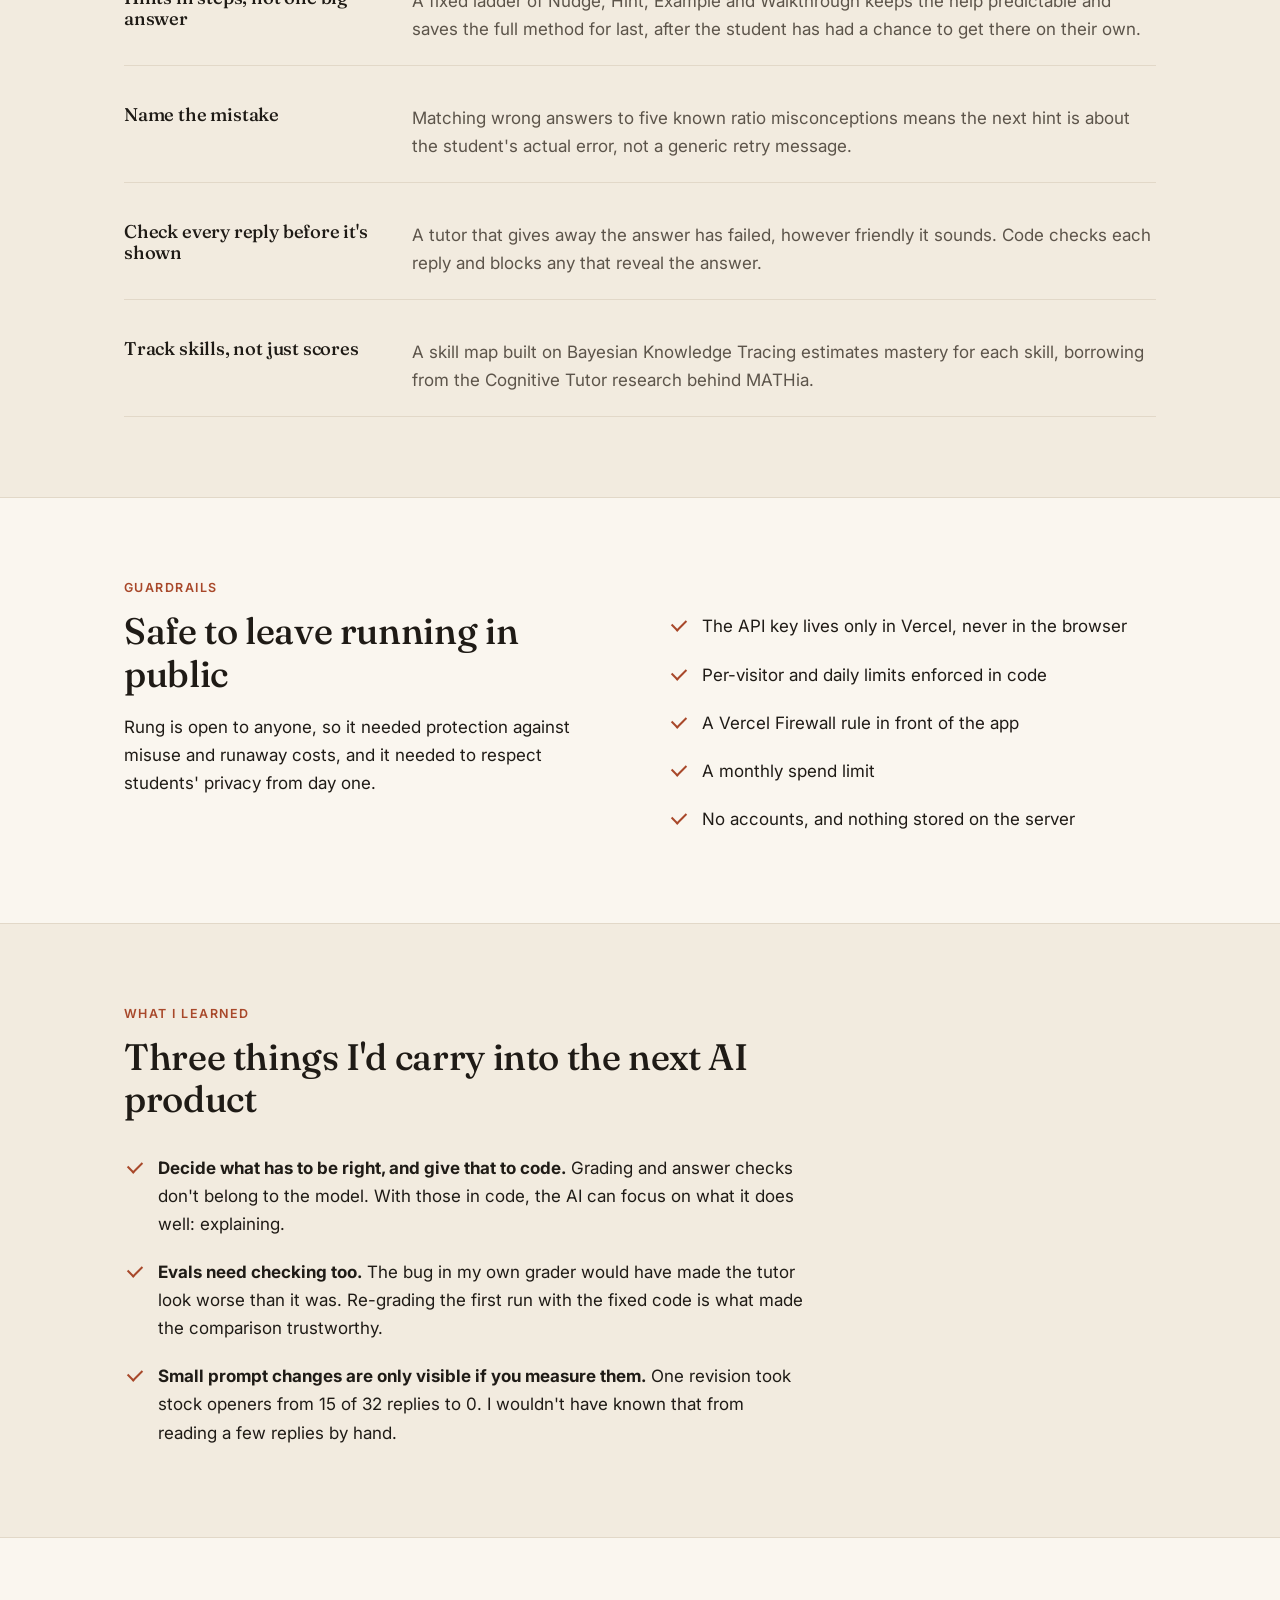
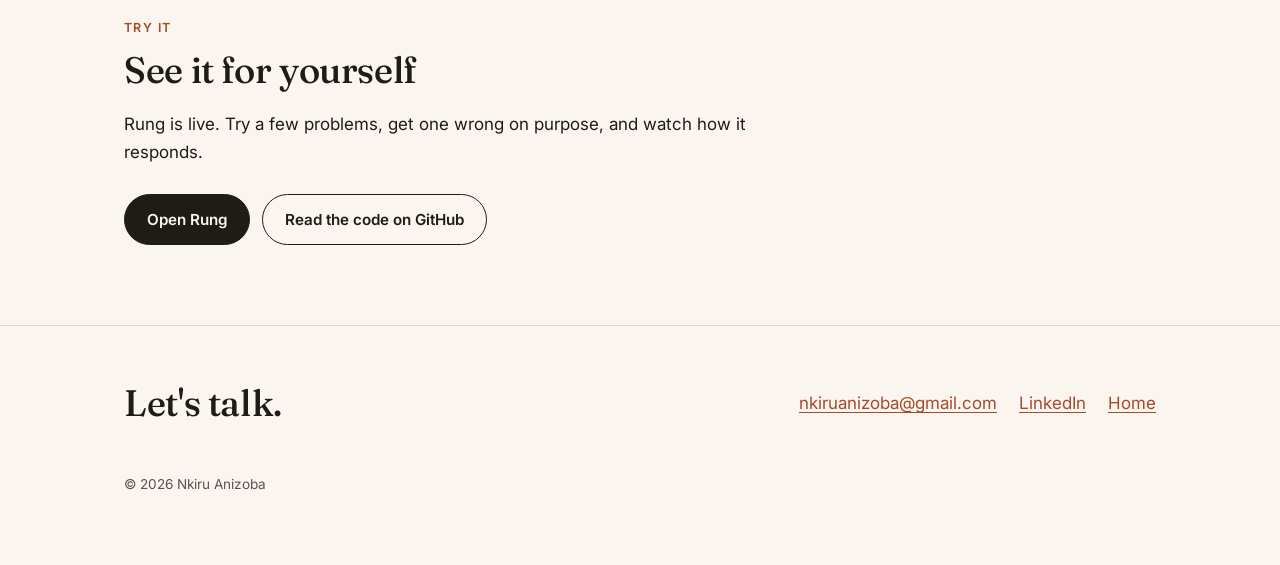
==== commit 06c54851: "Update hero, titles and independent projects" ====
--- a/rung/index.html
+++ b/rung/index.html
@@ -63,6 +63,18 @@
   </section>
 
   <section class="section-soft">
+    <div class="wrap">
+      <p class="eyebrow">At a glance</p>
+      <div class="glance">
+        <div><h3>Problem</h3><p>Chatbots hand students the answer in seconds, which skips the learning.</p></div>
+        <div><h3>Product decision</h3><p>Code grades every answer and checks every reply. The AI only writes the words.</p></div>
+        <div><h3>Built</h3><p>A four-rung hint ladder, matching for five common ratio mistakes, and a skill map using Bayesian Knowledge Tracing.</p></div>
+        <div><h3>Results</h3><p>0 answer leaks in 28 checked replies, 0 math errors and about 1.2 seconds median response in a 32-case eval.</p></div>
+      </div>
+    </div>
+  </section>
+
+  <section>
     <div class="wrap"><div class="text">
       <p class="eyebrow">The problem</p>
       <h2>Getting the answer is easy now. Learning still isn't.</h2>
@@ -71,7 +83,7 @@
     </div></div>
   </section>
 
-  <section>
+  <section class="section-soft">
     <div class="wrap">
       <div class="text">
         <p class="eyebrow">Who it's for</p>
@@ -82,7 +94,7 @@
     </div>
   </section>
 
-  <section class="section-soft">
+  <section>
     <div class="wrap">
       <p class="eyebrow">What's already out there</p>
       <h2>Other AI and computer tutors</h2>
@@ -106,7 +118,7 @@
     </div>
   </section>
 
-  <section>
+  <section class="section-soft">
     <div class="wrap">
       <div class="text">
         <p class="eyebrow">The solution</p>
@@ -125,7 +137,7 @@
     </div>
   </section>
 
-  <section class="section-soft">
+  <section>
     <div class="wrap">
       <div class="text">
         <p class="eyebrow">Evals</p>
@@ -156,7 +168,7 @@
     </div>
   </section>
 
-  <section>
+  <section class="section-soft">
     <div class="wrap">
       <div class="text">
         <p class="eyebrow">Key decisions</p>
@@ -187,7 +199,7 @@
     </div>
   </section>
 
-  <section class="section-soft">
+  <section>
     <div class="wrap two-col">
       <div class="text">
         <p class="eyebrow">Guardrails</p>
@@ -204,7 +216,7 @@
     </div>
   </section>
 
-  <section>
+  <section class="section-soft">
     <div class="wrap"><div class="text">
       <p class="eyebrow">What I learned</p>
       <h2>Three things I'd carry into the next AI product</h2>
@@ -216,7 +228,7 @@
     </div></div>
   </section>
 
-  <section class="section-soft">
+  <section>
     <div class="wrap"><div class="text">
       <p class="eyebrow">Try it</p>
       <h2>See it for yourself</h2>
--- a/styles.css
+++ b/styles.css
@@ -134,13 +134,13 @@
 
 .hero-grid {
   display: grid;
-  grid-template-columns: 1fr 300px;
+  grid-template-columns: 1fr 210px;
   gap: 64px;
   align-items: center;
 }
 
 .portrait {
-  width: 300px;
+  width: 210px;
   aspect-ratio: 4 / 5;
   border-radius: 14px;
   object-fit: cover;
@@ -604,7 +604,7 @@
   .case-hero-grid,
   .project-card,
   .two-col { grid-template-columns: 1fr; gap: 32px; }
-  .hero-grid .portrait { order: -1; width: 180px; }
+  .hero-grid .portrait { order: -1; width: 140px; }
   .project-card { padding: 26px; }
   .cards { grid-template-columns: 1fr; }
   .steps,
@@ -620,3 +620,37 @@
   .stats { grid-template-columns: 1fr; }
   .nav a.hide-sm { display: none; }
 }
+
+/* Impact line on work cards */
+.card .impact {
+  margin-top: 14px;
+  padding-top: 12px;
+  border-top: 1px solid var(--line);
+  color: var(--ink);
+  font-size: 0.93rem;
+}
+
+/* Rung at a glance */
+.glance {
+  display: grid;
+  grid-template-columns: repeat(4, 1fr);
+  gap: 16px;
+}
+.glance > div {
+  background: var(--card);
+  border: 1px solid var(--line);
+  border-radius: 14px;
+  padding: 22px;
+}
+.glance h3 {
+  font-size: 1.05rem;
+  color: var(--accent);
+  margin-bottom: 0.4em;
+}
+.glance p { margin: 0; font-size: 0.95rem; color: var(--ink-soft); }
+@media (max-width: 860px) { .glance { grid-template-columns: 1fr 1fr; } }
+@media (max-width: 480px) { .glance { grid-template-columns: 1fr; } }
+
+/* Two-column card row */
+.cards-2 { grid-template-columns: repeat(2, 1fr); }
+@media (max-width: 860px) { .cards-2 { grid-template-columns: 1fr; } }
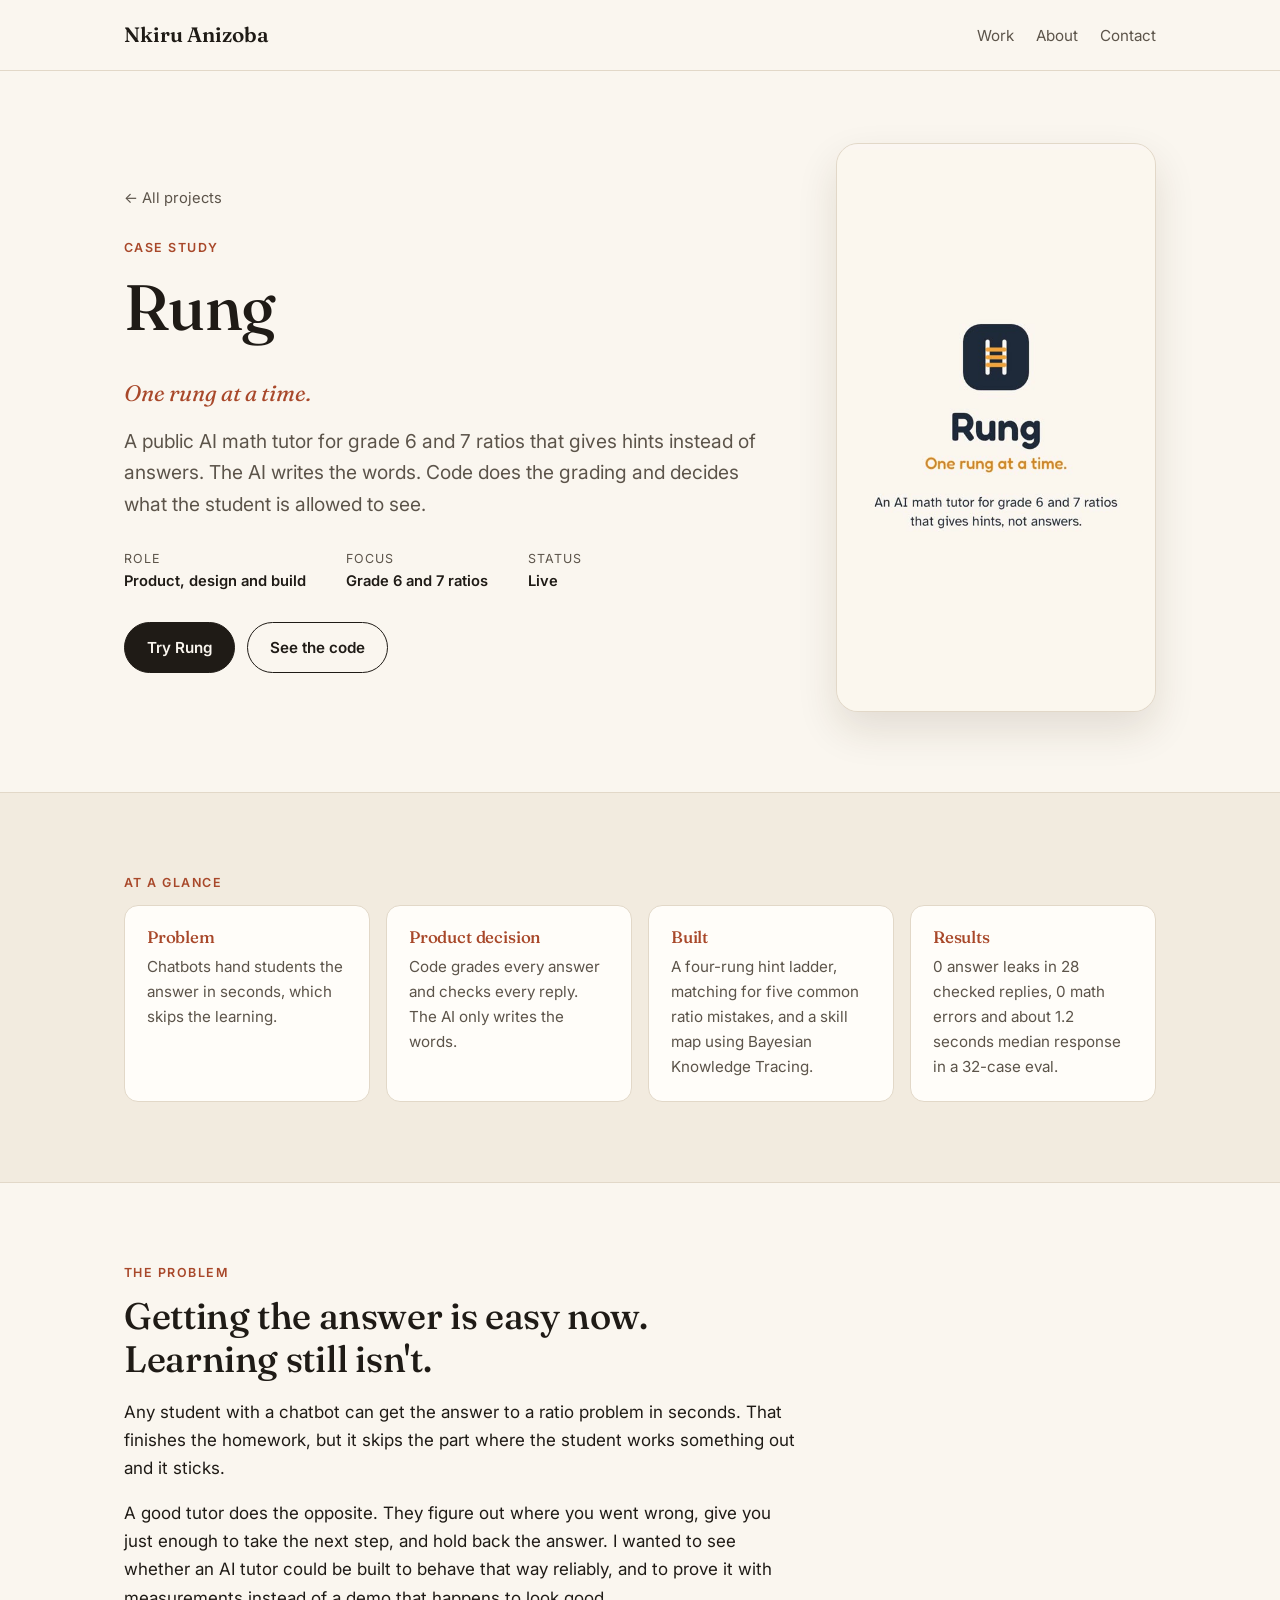
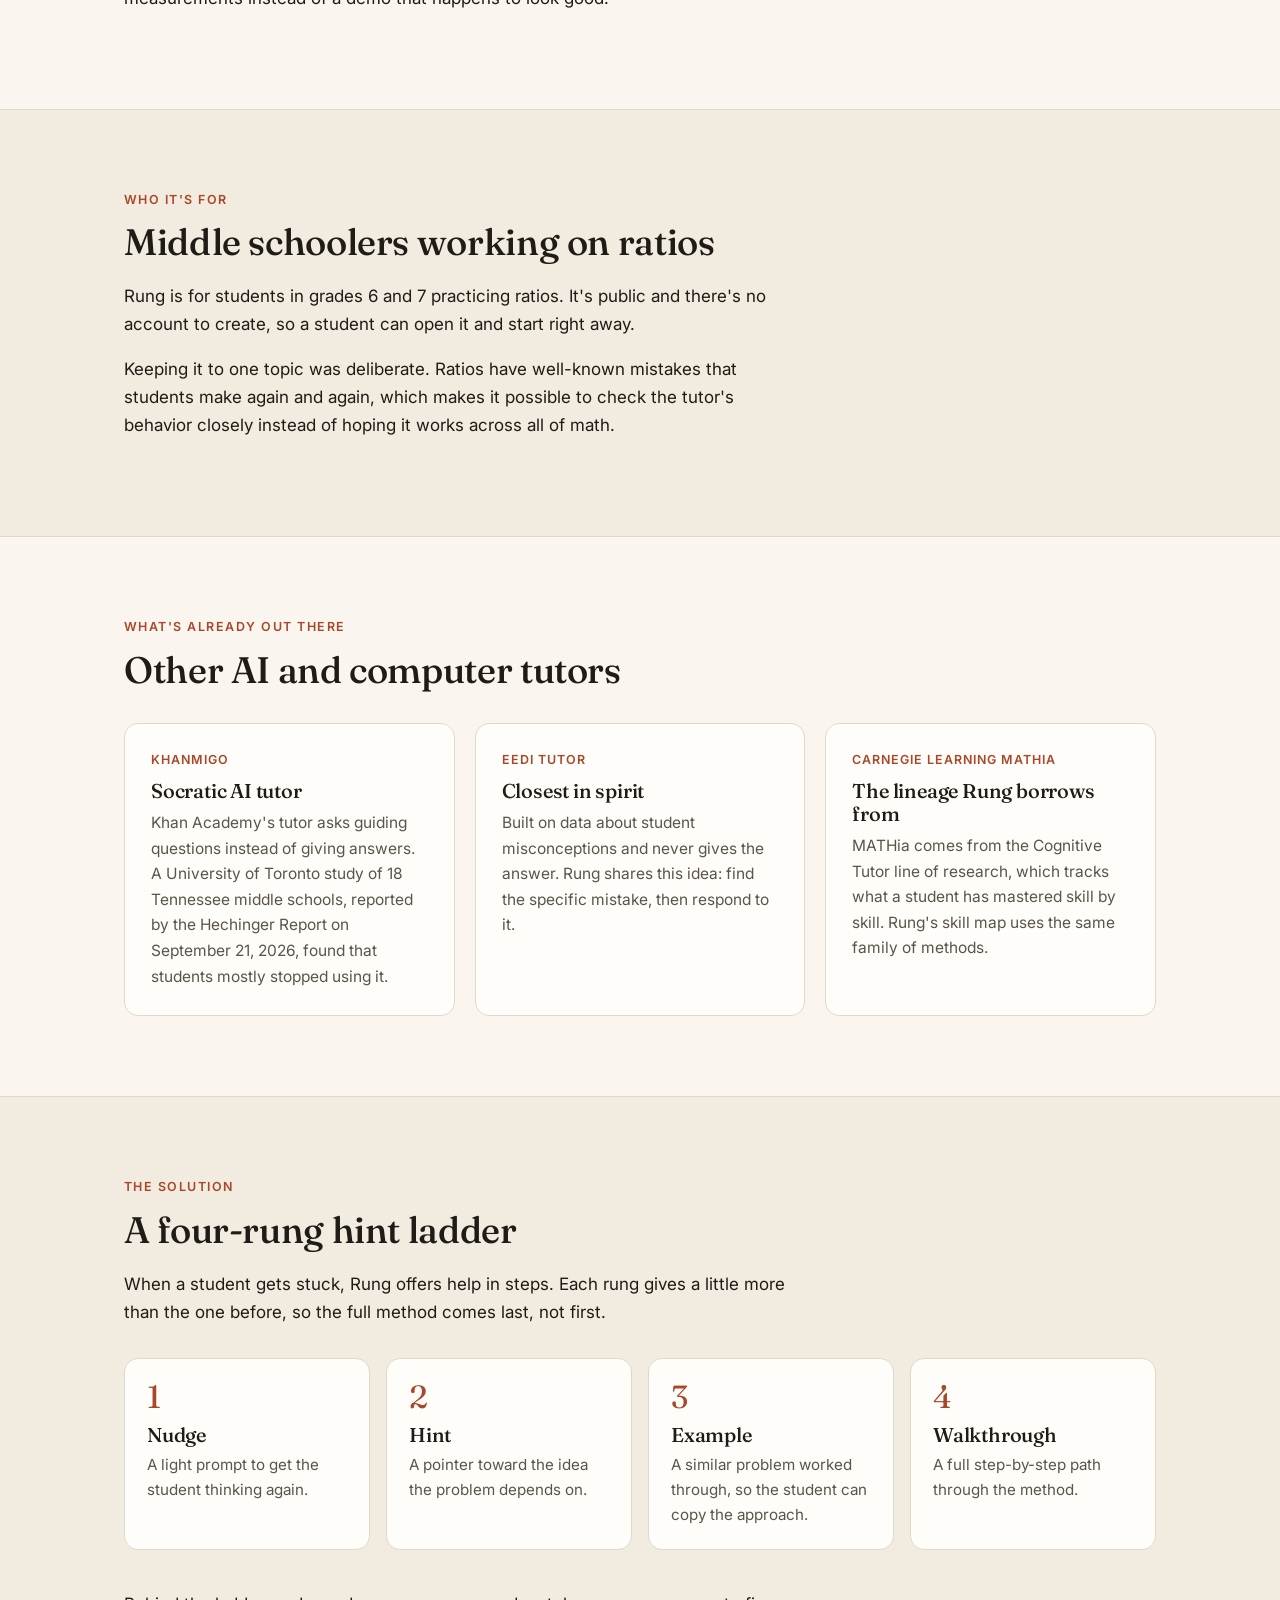
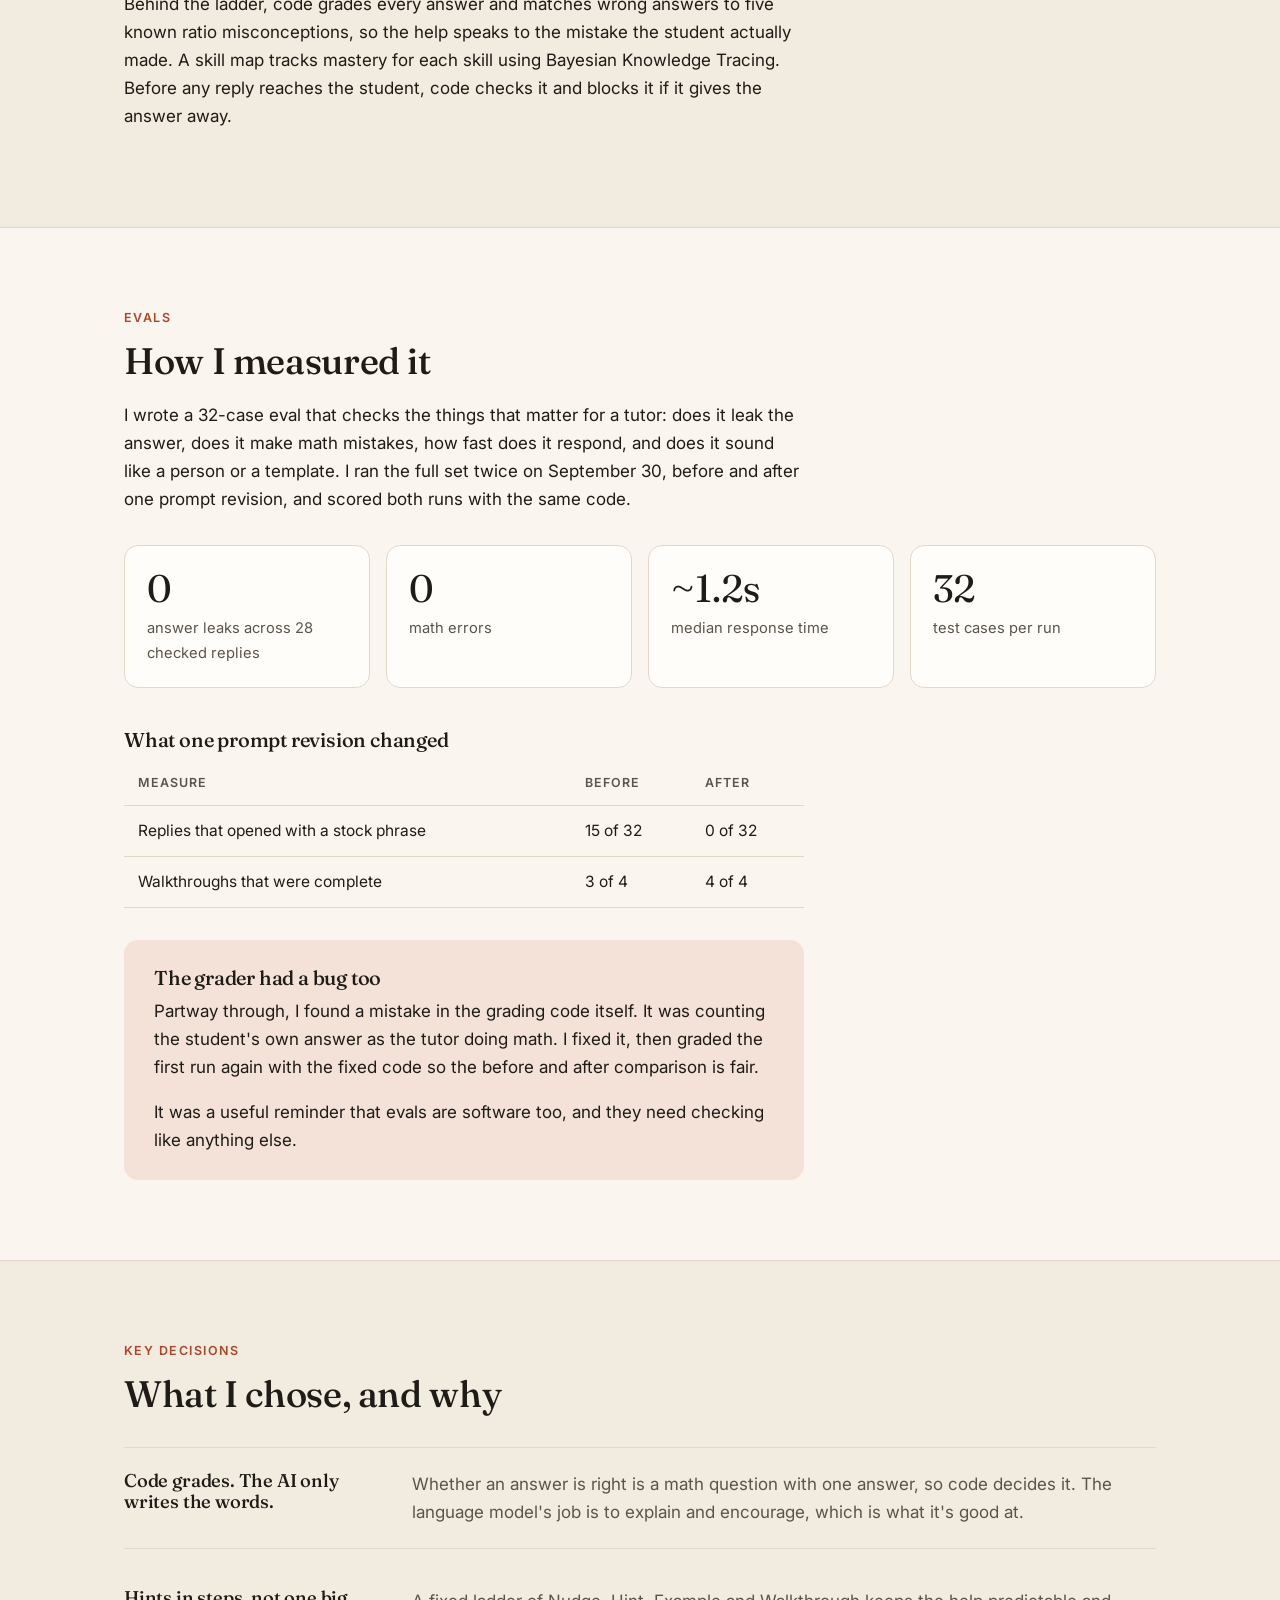
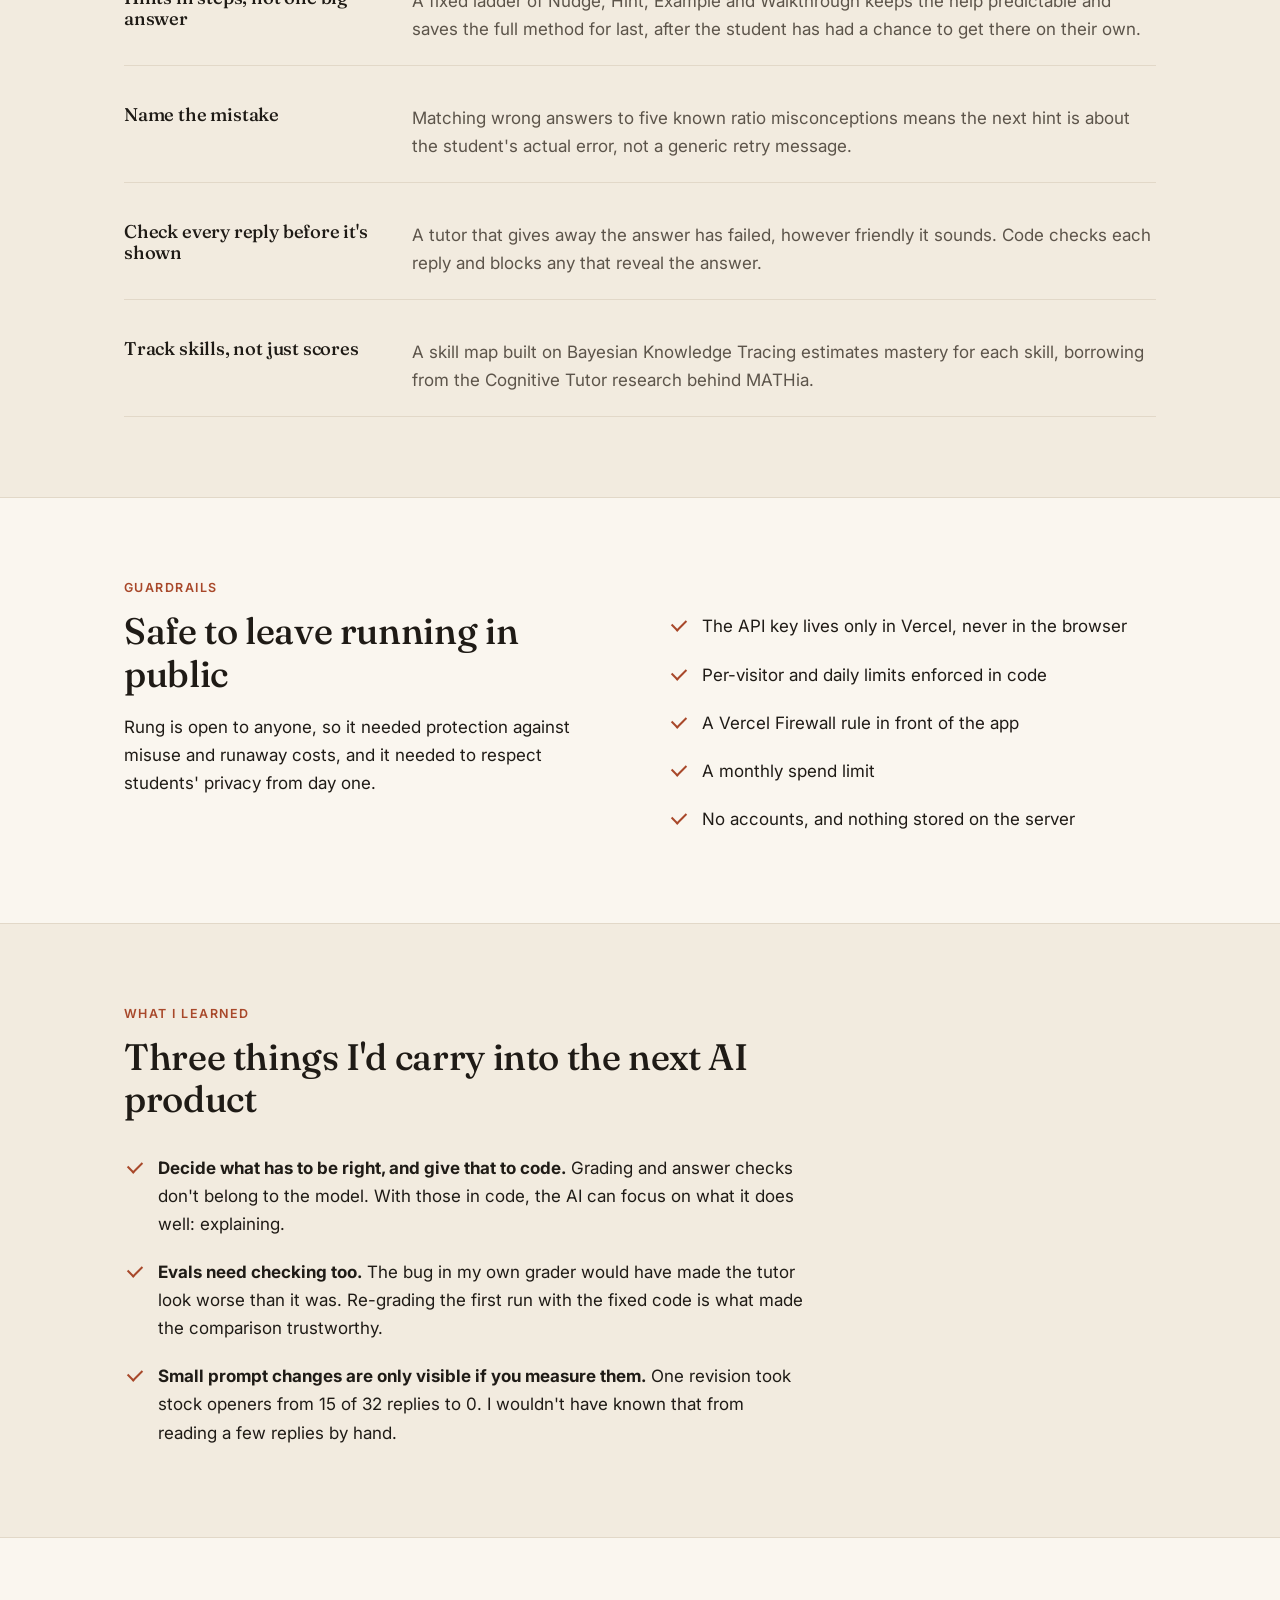
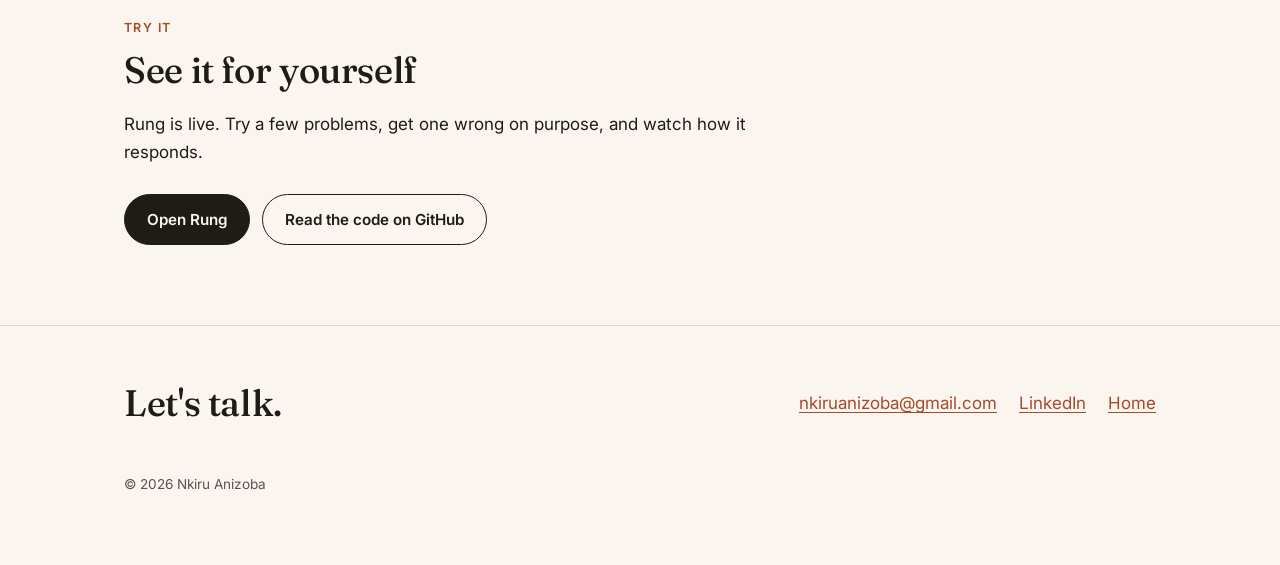
==== commit 63bfc38d: "Demo upload" ====
--- a/rung/index.html
+++ b/rung/index.html
@@ -49,15 +49,31 @@
         </div>
       </div>
       <div class="phone">
-        <!-- To show the demo: add assets/rung-demo.mp4 (vertical video). No code change needed. -->
-        <video controls playsinline preload="metadata" aria-label="Rung demo video">
-          <source src="../assets/rung-demo.mp4" type="video/mp4"
-                  onerror="this.parentElement.style.display='none';this.parentElement.nextElementSibling.style.display='flex';">
+        <video id="rung-demo" autoplay muted loop playsinline preload="metadata" title="Click to pause or play"
+               poster="../assets/rung-demo-poster-light.jpg" aria-label="Rung demo video">
+          <source src="../assets/rung-demo-light.mp4" type="video/mp4">
         </video>
-        <div class="video-placeholder" style="display:none">
-          <div class="play" aria-hidden="true"></div>
-          <p>Demo video coming soon.<br><a href="https://rungbyrung.vercel.app" target="_blank" rel="noopener">Try Rung live</a> in the meantime.</p>
-        </div>
+        <script>
+          (function () {
+            var v = document.getElementById('rung-demo');
+            var mq = window.matchMedia('(prefers-color-scheme: dark)');
+            function pick() {
+              var mode = mq.matches ? 'dark' : 'light';
+              var src = '../assets/rung-demo-' + mode + '.mp4';
+              if (v.currentSrc && v.currentSrc.indexOf(src.slice(2)) !== -1) return;
+              v.poster = '../assets/rung-demo-poster-' + mode + '.jpg';
+              v.src = src;
+              v.load();
+              var p = v.play();
+              if (p && p.catch) p.catch(function () {});
+            }
+            pick();
+            v.style.cursor = 'pointer';
+            v.addEventListener('click', function () { if (v.paused) v.play(); else v.pause(); });
+            if (mq.addEventListener) mq.addEventListener('change', pick);
+            else if (mq.addListener) mq.addListener(pick);
+          })();
+        </script>
       </div>
     </div>
   </section>
--- a/styles.css
+++ b/styles.css
@@ -368,16 +368,19 @@
 .phone {
   width: 320px;
   aspect-ratio: 9 / 16;
-  border-radius: 28px;
-  border: 8px solid var(--ink);
+  border-radius: 22px;
+  border: 1px solid var(--line);
   background: var(--bg-soft);
   overflow: hidden;
+  box-shadow: 0 18px 40px rgba(60, 40, 20, 0.12);
 }
 
 .phone video {
+  display: block;
   width: 100%;
   height: 100%;
   object-fit: cover;
+  background: transparent;
 }
 
 .video-placeholder {
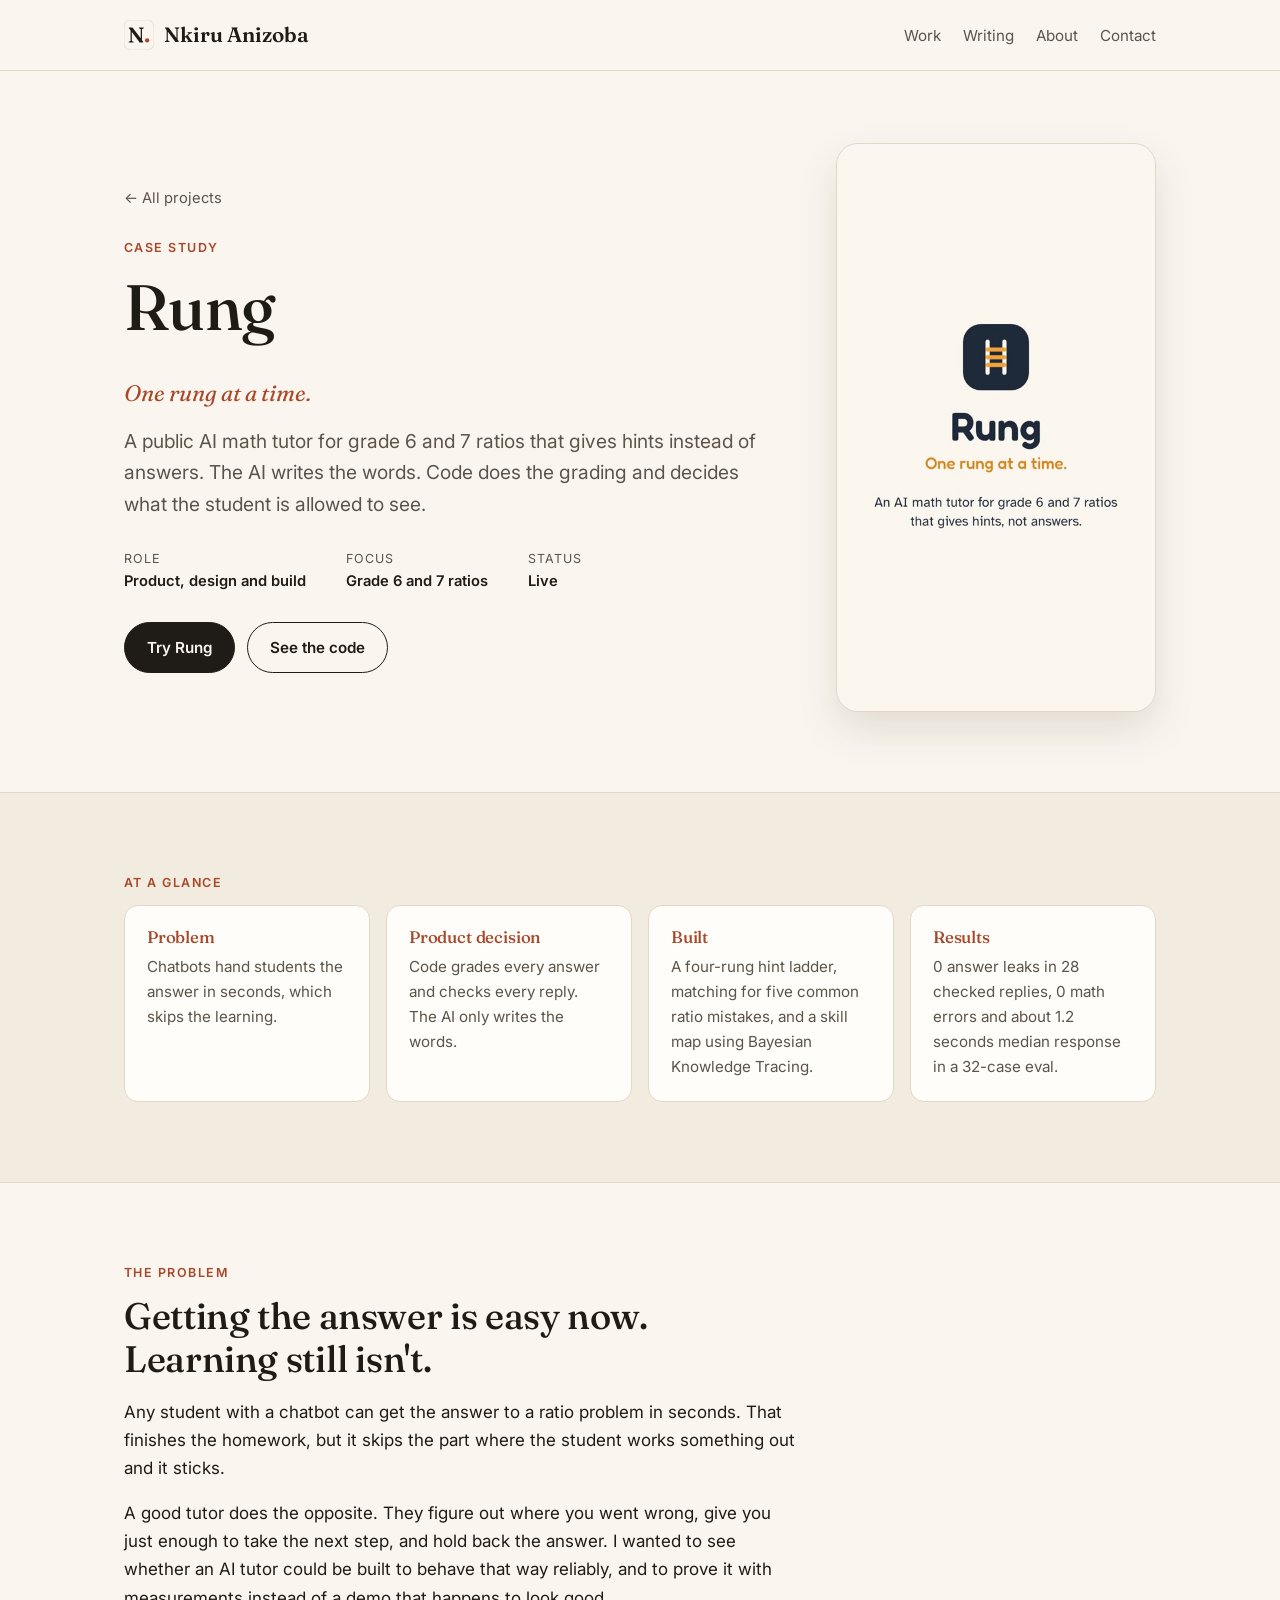
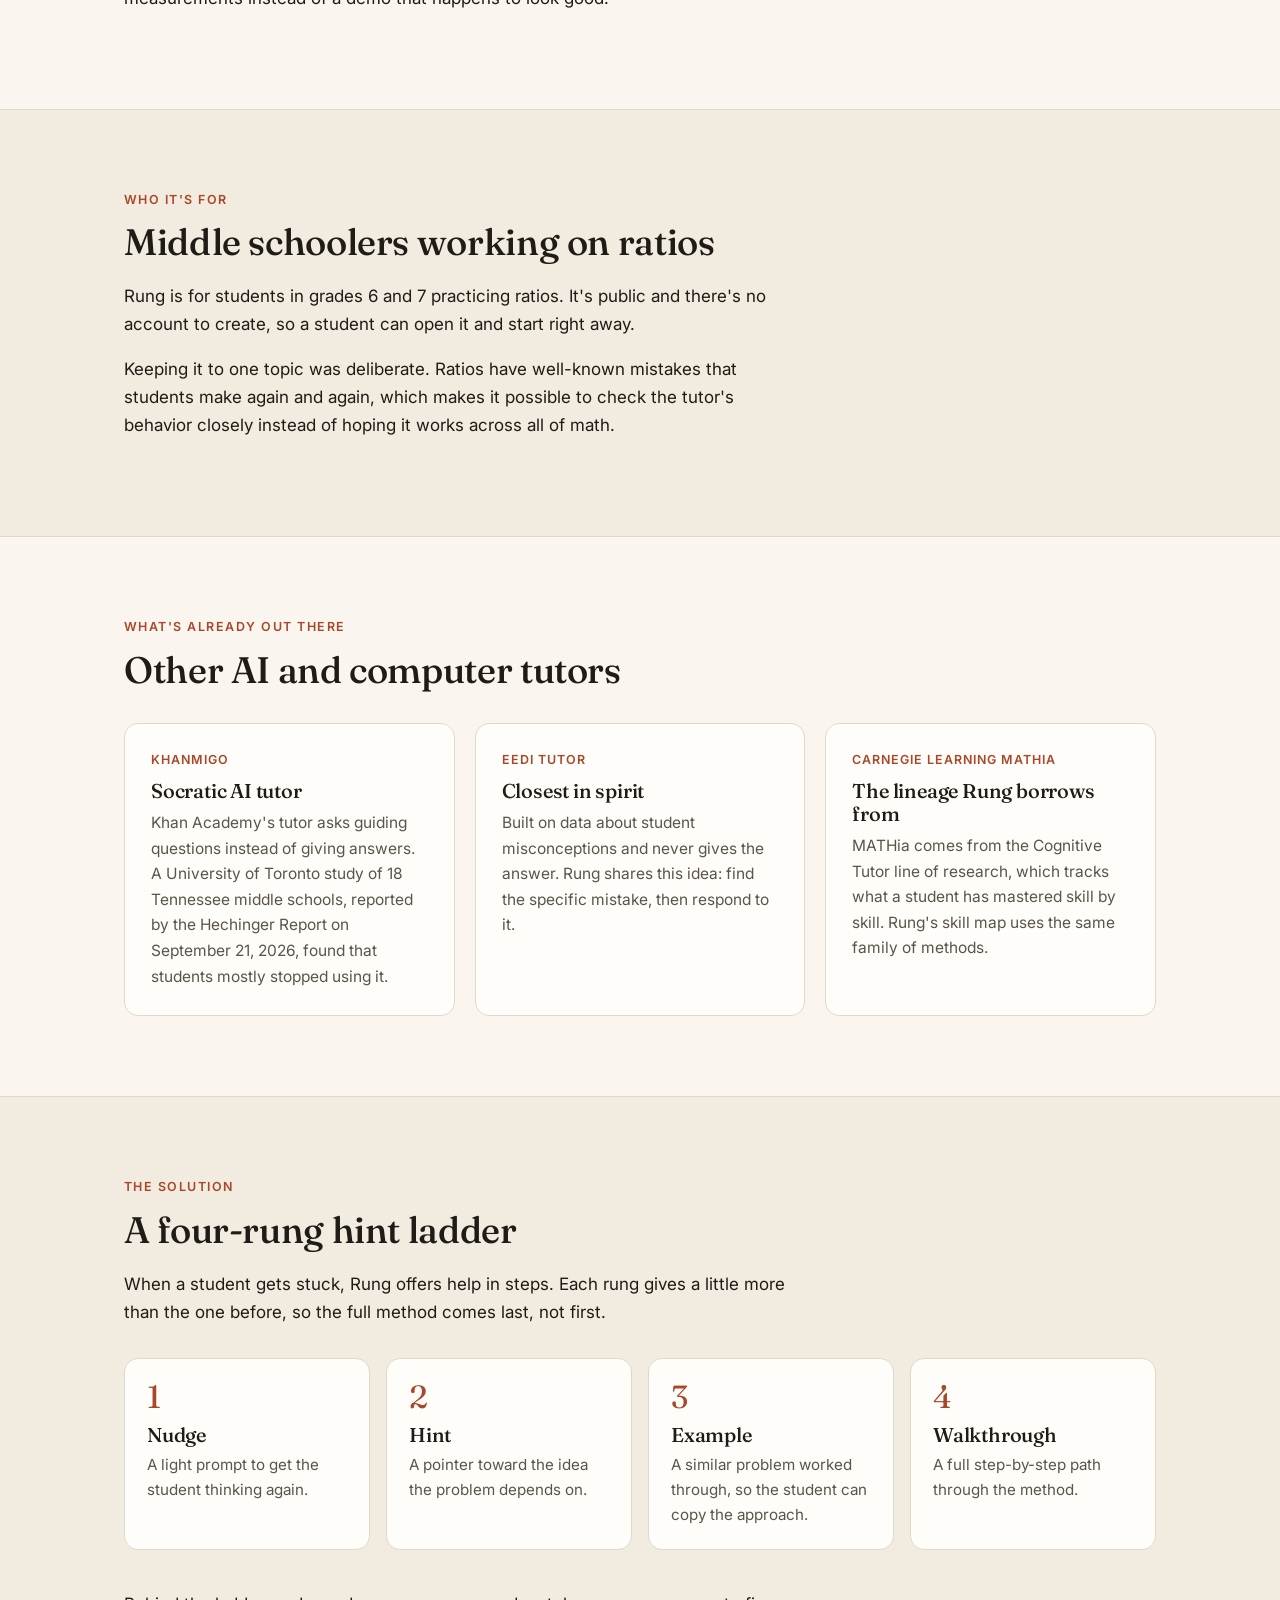
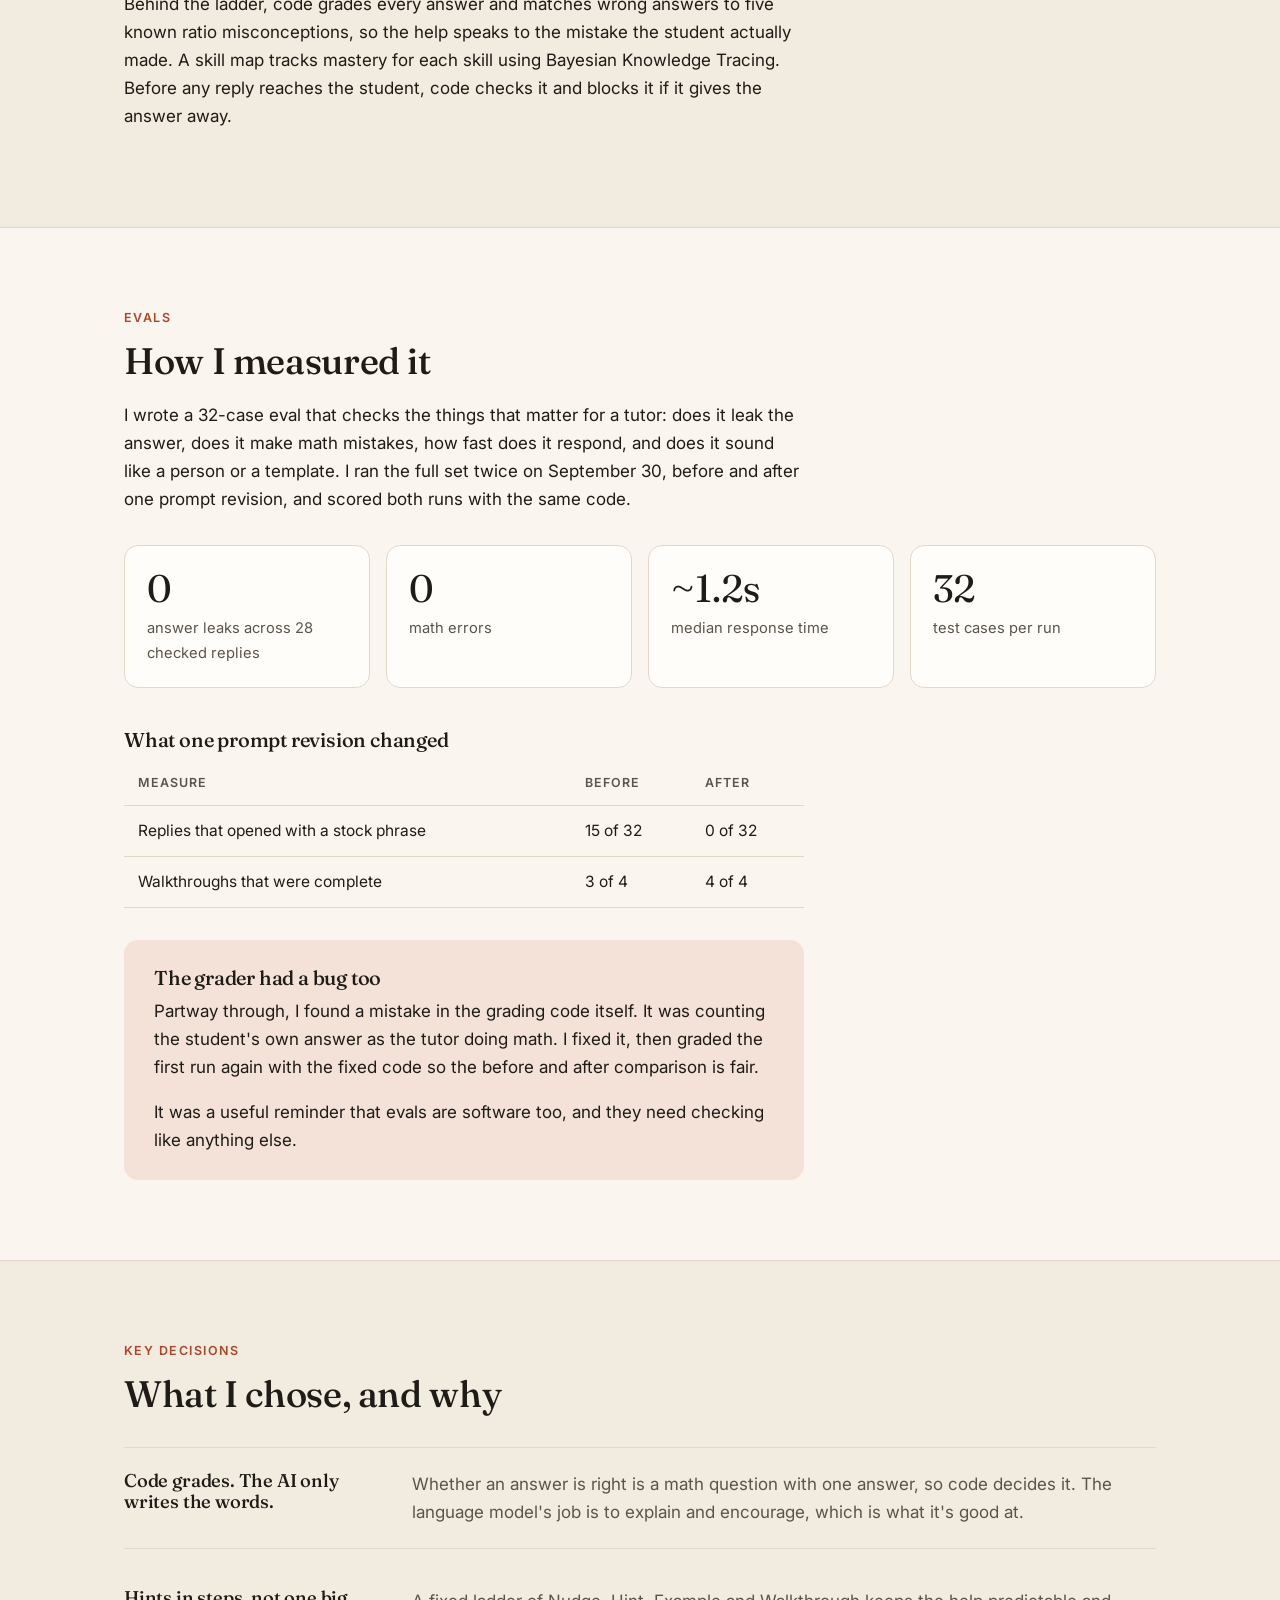
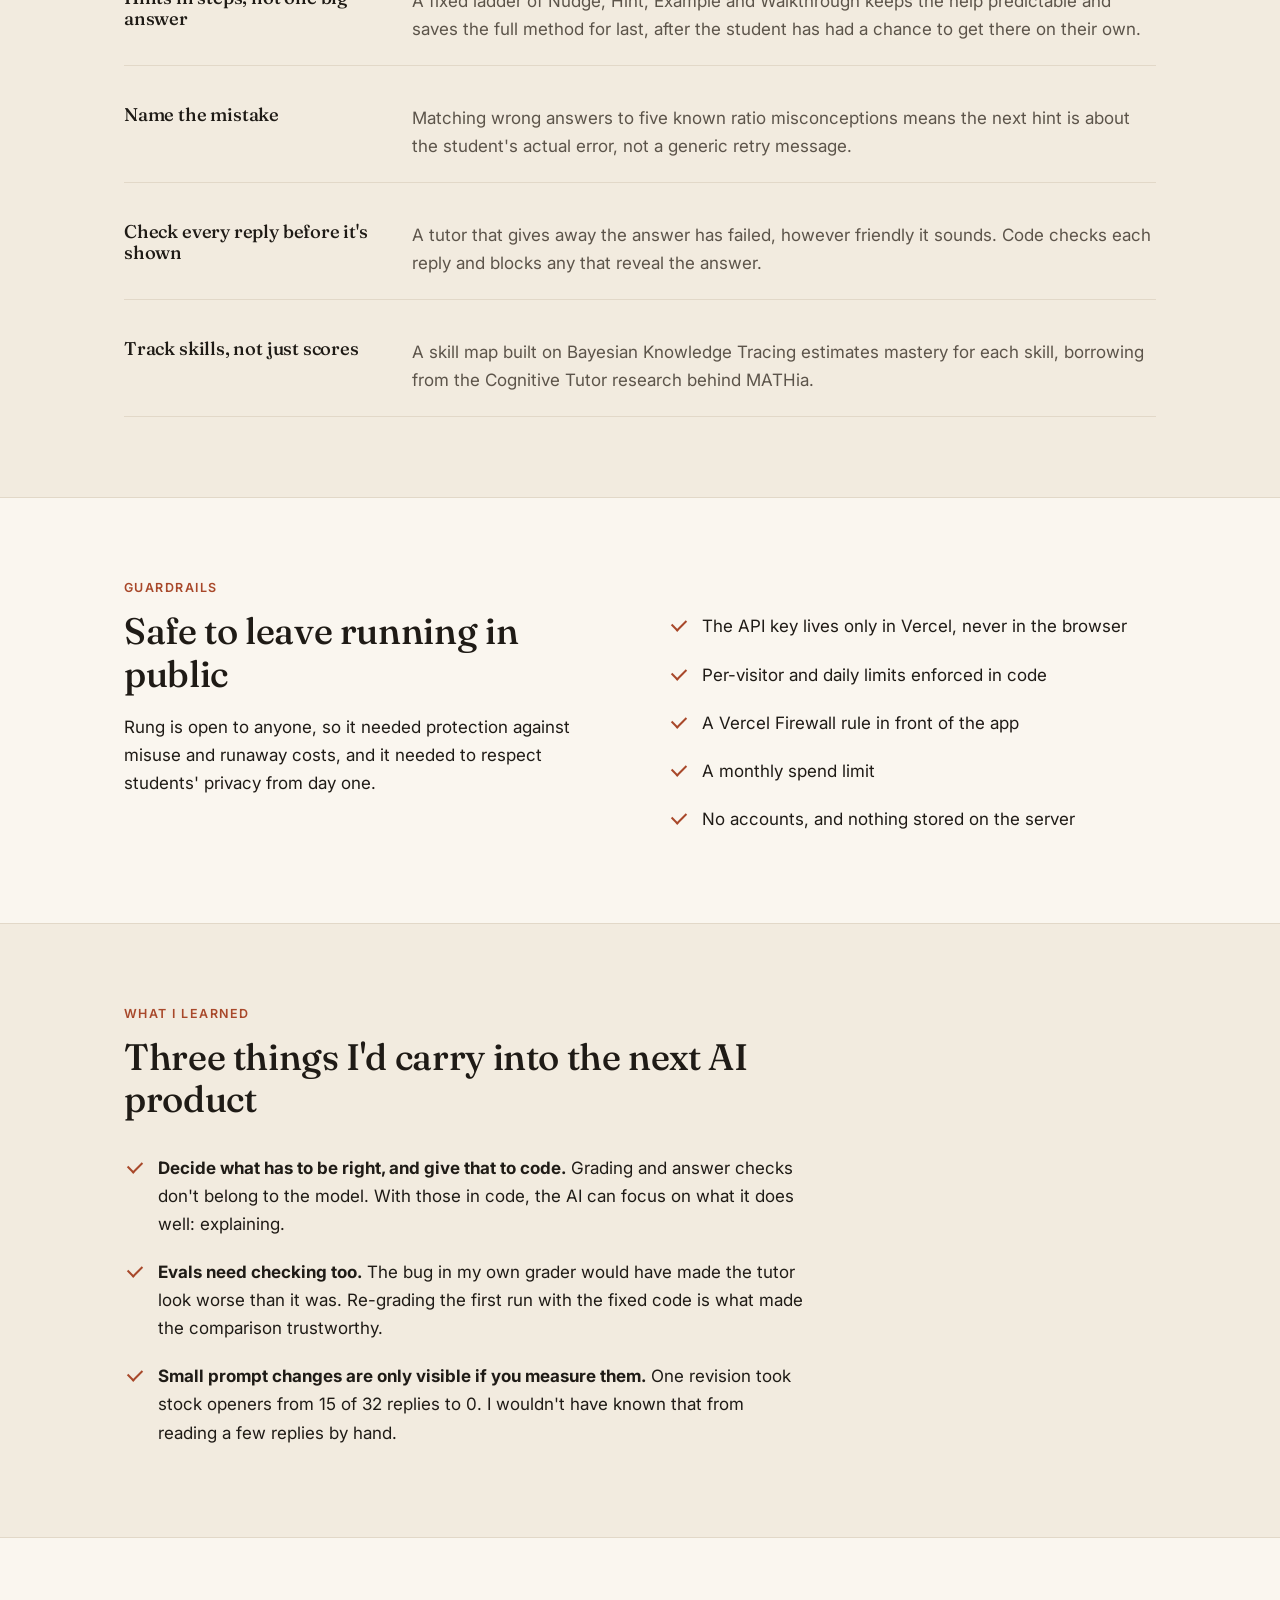
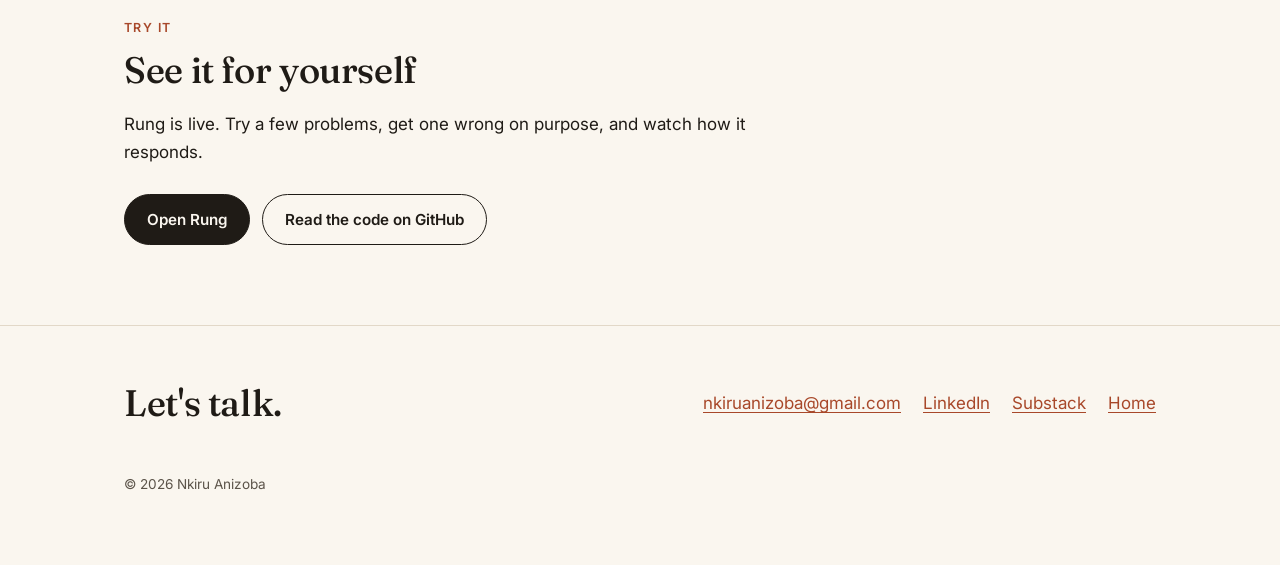
==== commit 9fdc6a5c: "Including Writing section" ====
--- a/rung/index.html
+++ b/rung/index.html
@@ -9,7 +9,9 @@
   <meta property="og:description" content="Case study by Nkiru Anizoba. A four-rung hint ladder, code-checked grading, and a 32-case eval with 0 answer leaks.">
   <meta property="og:url" content="https://nkiruanizoba.com/rung/">
   <meta property="og:type" content="article">
-  <link rel="icon" href="../favicon.svg" type="image/svg+xml">
+  <link rel="icon" href="/favicon.svg" type="image/svg+xml">
+  <link rel="icon" href="/favicon-48.png" sizes="48x48" type="image/png">
+  <link rel="apple-touch-icon" href="/apple-touch-icon.png">
   <link rel="preconnect" href="https://fonts.googleapis.com">
   <link rel="preconnect" href="https://fonts.gstatic.com" crossorigin>
   <link href="https://fonts.googleapis.com/css2?family=Fraunces:ital,opsz,wght@0,9..144,400..700;1,9..144,400..700&family=Inter:wght@400;500;600&display=swap" rel="stylesheet">
@@ -19,9 +21,10 @@
 
 <header class="site-header">
   <div class="wrap">
-    <a class="logo" href="/">Nkiru Anizoba</a>
+    <a class="logo" href="/"><img src="/favicon.svg" alt="" width="30" height="30">Nkiru Anizoba</a>
     <nav class="nav">
       <a href="/#work">Work</a>
+      <a href="https://lootandlearn.substack.com/" target="_blank" rel="noopener">Writing</a>
       <a href="/#about">About</a>
       <a href="/#contact">Contact</a>
     </nav>
@@ -264,6 +267,7 @@
     <div class="footer-links">
       <a href="mailto:nkiruanizoba@gmail.com">nkiruanizoba@gmail.com</a>
       <a href="https://www.linkedin.com/in/nkiruanizoba" target="_blank" rel="noopener">LinkedIn</a>
+      <a href="https://lootandlearn.substack.com/" target="_blank" rel="noopener">Substack</a>
       <a href="/">Home</a>
     </div>
     <p class="fine">&copy; 2026 Nkiru Anizoba</p>
--- a/styles.css
+++ b/styles.css
@@ -101,11 +101,21 @@
 }
 
 .logo {
+  display: inline-flex;
+  align-items: center;
+  gap: 10px;
   font-family: var(--serif);
   font-size: 1.3rem;
   font-weight: 600;
   color: var(--ink);
   text-decoration: none;
+  white-space: nowrap;
+}
+
+.logo img {
+  width: 30px;
+  height: 30px;
+  flex-shrink: 0;
 }
 
 .nav {
@@ -622,6 +632,13 @@
   .steps,
   .stats { grid-template-columns: 1fr; }
   .nav a.hide-sm { display: none; }
+  .logo { font-size: 1.15rem; gap: 8px; }
+  .logo img { width: 26px; height: 26px; }
+  .nav { gap: 16px; }
+}
+
+@media (max-width: 360px) {
+  .logo img { display: none; }
 }
 
 /* Impact line on work cards */
@@ -657,3 +674,63 @@
 /* Two-column card row */
 .cards-2 { grid-template-columns: repeat(2, 1fr); }
 @media (max-width: 860px) { .cards-2 { grid-template-columns: 1fr; } }
+
+/* Oct 3 layout additions */
+.section-intro { color: var(--ink-soft); margin-bottom: 32px; }
+.section-intro p { margin-bottom: 0.8em; }
+.section-outro { margin-top: 32px; color: var(--ink-soft); }
+.work-card h3 { font-size: 1.35rem; margin-bottom: 0.25em; }
+.work-card .subtitle {
+  font-family: var(--serif);
+  font-style: italic;
+  color: var(--accent);
+  margin-bottom: 0.9em;
+}
+.work-card p { margin-bottom: 0.8em; }
+.work-card .tags { margin-top: 16px; }
+.card-link {
+  display: block;
+  text-decoration: none;
+  color: inherit;
+  transition: transform 0.15s ease, box-shadow 0.15s ease;
+}
+.card-link:hover { transform: translateY(-2px); box-shadow: 0 10px 30px rgba(60, 40, 20, 0.08); }
+.subsection { margin: 56px 0 20px; font-size: 1.5rem; }
+.pull {
+  font-family: var(--serif);
+  font-size: 1.4rem;
+  line-height: 1.35;
+  color: var(--accent);
+  margin: 0.4em 0 0.6em;
+}
+.hero .lede + .lede { margin-top: -0.2em; }
+
+/* "My role" line on work cards */
+.work-card .role {
+  margin-top: 4px;
+  padding-top: 12px;
+  border-top: 1px solid var(--line);
+  color: var(--ink);
+  font-size: 0.95rem;
+}
+
+/* Sift app screenshot */
+.app-shot {
+  margin: 48px 0 0;
+  border-radius: 18px;
+  overflow: hidden;
+  border: 1px solid var(--line);
+  box-shadow: 0 18px 40px rgba(60, 40, 20, 0.12);
+  background: #fffaf4;
+  padding: 28px;
+}
+.app-shot img { display: block; width: 100%; height: auto; }
+@media (max-width: 860px) { .app-shot { padding: 12px; margin-top: 32px; } }
+
+/* Keep the header on one line on phones (5 nav links) */
+@media (max-width: 480px) {
+  .site-header .wrap { gap: 10px; }
+  .nav { gap: 12px; font-size: 0.88rem; }
+  .logo { font-size: 1.05rem; gap: 6px; }
+  .logo img { width: 22px; height: 22px; }
+}
